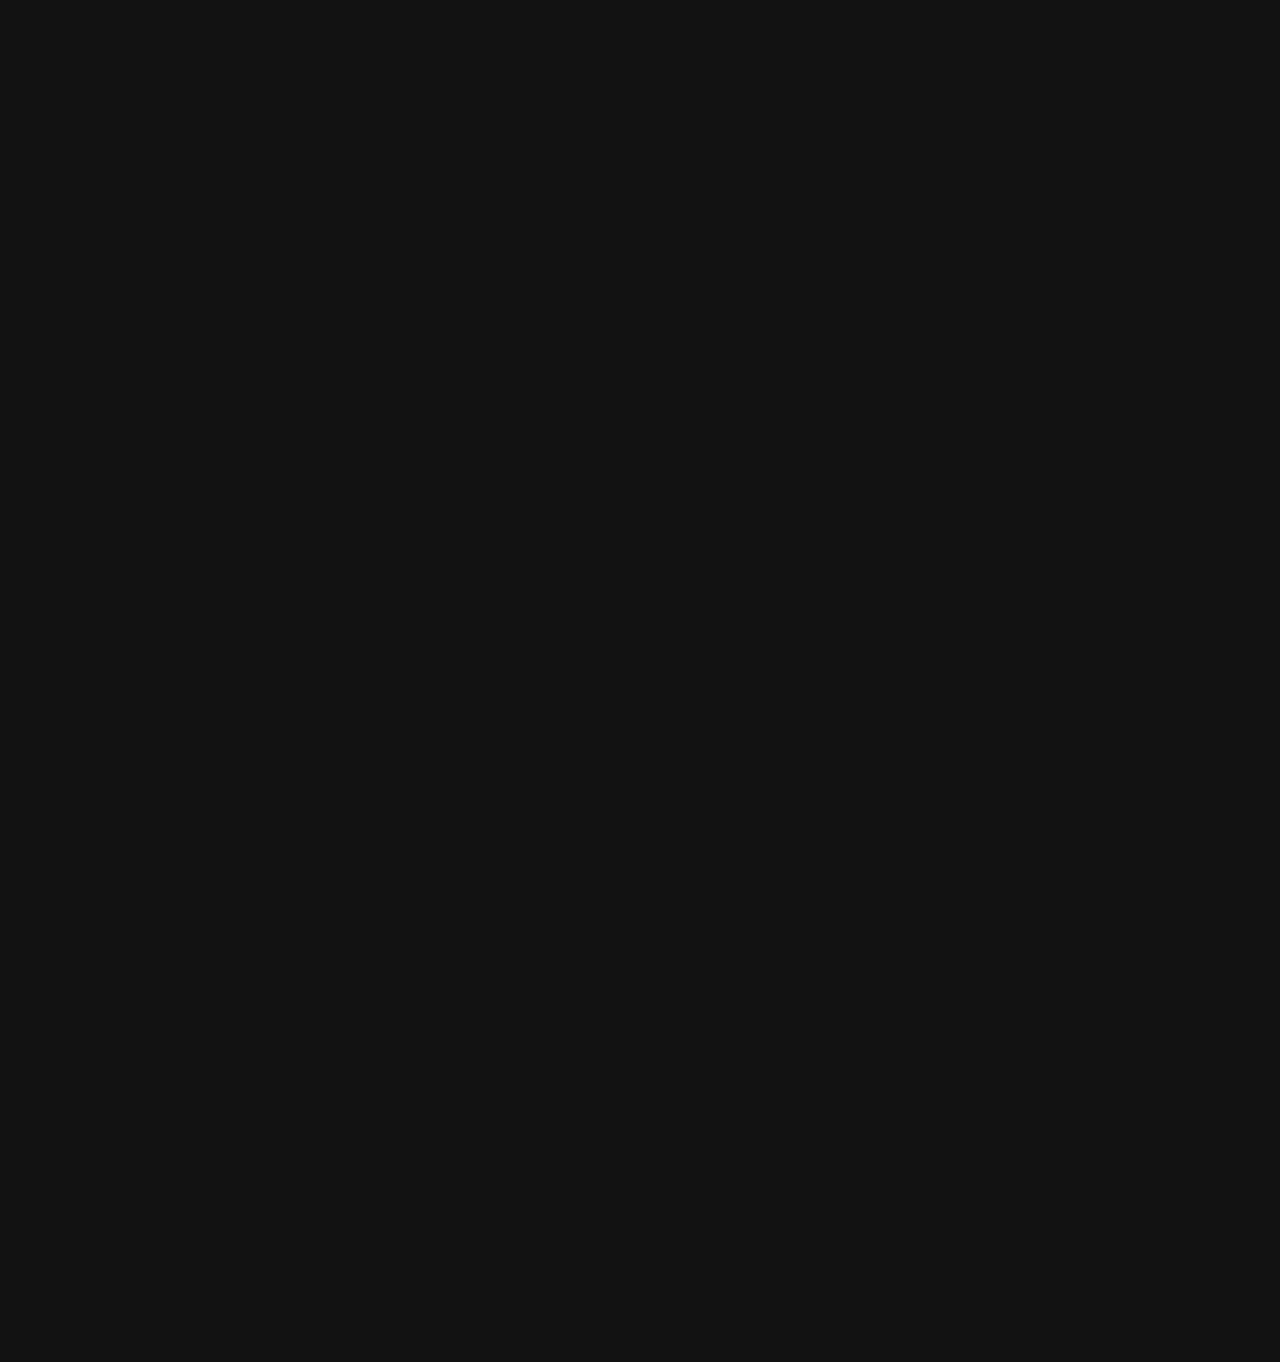
==== index.html @ 3346d965 "Feat: Overhaul portfolio with modern multi-page design" ====
<!DOCTYPE html>
<html lang="en">
<head>
    <meta charset="UTF-8"> 
    <meta name="viewport" content="width=device-width, initial-scale=1.0">
    <title>Ayush Babaria | Cybersecurity & Development</title>
    <link href="https://fonts.googleapis.com/css2?family=Inter:wght@100..900&display=swap" rel="stylesheet">
    <link href="style.css" rel="stylesheet">
    <script src="https://unpkg.com/lucide@latest"></script>
</head>
<body class="fade-out"> <!-- Start faded out for smooth fade-in -->

<header>
    <nav>
        <a href="index.html" class="logo">Ayush B.</a>
        <ul>
            <li><a href="index.html" class="active">Home</a></li>
            <li><a href="projects.html">Projects</a></li>
            <li><a href="about.html">About & Resume</a></li>
            <li><a href="contact.html">Contact</a></li>
        </ul>
    </nav>
</header>

<main>
    <section class="hero">
        <h1 class="hero-title">AYUSH BABARIA</h1>
        <p class="hero-subtitle">A third-year Computer Science student with hands-on SOC lab experience in alert triage, incident documentation, and building secure applications with Python and Flask.</p>
        <div class="cta-buttons">
            <a href="projects.html" class="btn">View My Projects <svg xmlns="http://www.w3.org/2000/svg" class="icon icon-tabler icon-tabler-arrow-right" width="20" height="20" viewBox="0 0 24 24" stroke-width="2" stroke="#fff" fill="none" stroke-linecap="round" stroke-linejoin="round">
  <path stroke="none" d="M0 0h24v24H0z" fill="none"/>
  <line x1="5" y1="12" x2="19" y2="12" />
  <line x1="13" y1="18" x2="19" y2="12" />
  <line x1="13" y1="6" x2="19" y2="12" />
</svg></a>
            <a href="about.html" class="btn btn-secondary">More About Me</a>
        </div>

        <div class="project-preview">
            <div class="project-card" tabindex="0">
                <h3 class="project-title">SOC Alert Triage & Playbooks</h3>
                <p class="project-desc">Reduced false positives by 28% and cut triage time from 6.5 to 3.8 minutes using Python scripts and standardized playbooks.</p>
                <a href="projects.html#soc-triage" class="project-link">Learn More →</a>
            </div>
            <div class="project-card" tabindex="0">
                <h3 class="project-title">Phishing Simulation & Takedown</h3>
                <p class="project-desc">Improved phishing report rate from 22% to 46% through iterative training and a standardized 10-step takedown checklist.</p>
                <a href="projects.html#phishing-sim" class="project-link">Learn More →</a>
            </div>
            <div class="project-card" tabindex="0">
                <h3 class="project-title">Endpoint Hardening Tracker</h3>
                <p class="project-desc">Built a Flask and SQLite tool to monitor CIS-style compliance, raising baseline security from 62% to 88% in a lab environment.</p>
                <a href="projects.html#hardening-tracker" class="project-link">Learn More →</a>
            </div>
        </div>
    </section>
</main>

<footer>
    <p>&copy; <script>document.write(new Date().getFullYear())</script> Ayush Babaria. Built with custom CSS.</p>
</footer>

<script>
    // Initialize Lucide Icons first
    lucide.createIcons();

    // --- Page Transition Script ---
    
    // Fade IN the page on load
    document.addEventListener('DOMContentLoaded', () => {
        document.body.classList.remove('fade-out');
    });

    // Intercept all internal link clicks to fade OUT
    document.querySelectorAll('a').forEach(link => {
        if (link.hostname === window.location.hostname) {
            link.addEventListener('click', e => {
                // Ignore links that just scroll on the same page
                if (link.pathname === window.location.pathname && link.hash) {
                    return;
                }
                
                e.preventDefault();
                const destination = link.href;
                document.body.classList.add('fade-out');
                setTimeout(() => {
                    window.location.href = destination;
                }, 400); // This duration must match your CSS transition time
            });
        }
    });

    // Handle browser back/forward buttons to prevent page from staying faded out
    window.addEventListener('pageshow', (event) => {
        if (event.persisted) { // 'persisted' is true if page is from back/forward cache
            document.body.classList.remove('fade-out');
        }
    });
</script>

</body>
</html>
---- style.css ----
/* Base styling for dark theme shared across all pages */
body {
    font-family: 'Inter', sans-serif;
    background-color: #121212;
    color: #E0E0E0;
    margin: 0;
    scroll-behavior: smooth;
    /* Added for smooth transitions */
    opacity: 1;
    transition: opacity 0.4s ease-in-out;
}
/* This class will be added by JavaScript to trigger the fade-out */
body.fade-out {
    opacity: 0;
}

header {
    position: fixed;
    top: 0;
    left: 0;
    width: 100%;
    background-color: rgba(18, 18, 18, 0.95);
    backdrop-filter: blur(8px);
    border-bottom: 1px solid #222;
    z-index: 1000;
}
nav {
    max-width: 1120px;
    margin: 0 auto;
    padding: 1rem 2rem;
    display: flex;
    justify-content: space-between;
    align-items: center;
}
nav a.logo {
    font-weight: 900;
    font-size: 1.5rem;
    background-image: linear-gradient(45deg, #a78bfa, #38bdf8);
    -webkit-background-clip: text;
    color: transparent;
    text-decoration: none;
}
nav ul {
    display: flex;
    list-style: none;
    gap: 1.5rem;
    padding: 0;
    margin: 0;
}
nav ul li a {
    color: #bbb;
    text-decoration: none;
    font-weight: 600;
    transition: color 0.3s ease;
}
nav ul li a:hover,
nav ul li a.active {
    color: #a78bfa;
}
main {
    padding-top: 64px;
    max-width: 960px;
    margin: 4rem auto 6rem auto;
    padding-left: 1rem;
    padding-right: 1rem;
    display: flex;
    flex-direction: column;
    gap: 3rem; 
    box-sizing: border-box;
}
.page-title {
    text-align: center;
    color: #a78bfa;
    font-weight: 900;
    font-size: 2.75rem;
    letter-spacing: 0.03em;
    margin-bottom: 3rem;
}
.hero {
    text-align: center;
    padding: 6rem 1rem 4rem 1rem;
    max-width: 720px;
    margin-left: auto;
    margin-right: auto;
}
.hero-title {
    font-size: 3.25rem;
    font-weight: 900;
    background: linear-gradient(45deg, #a78bfa, #38bdf8, #a78bfa);
    -webkit-background-clip: text;
    color: transparent;
    animation: gradient-shift 12s ease infinite;
    background-size: 200% 200%;
    margin: 0;
    line-height: 1.1;
}
@keyframes gradient-shift {
    0% { background-position: 0% 50%; }
    50% { background-position: 100% 50%; }
    100% { background-position: 0% 50%; }
}
.hero-subtitle {
    color: #999;
    font-weight: 500;
    max-width: 600px;
    margin: 1rem auto 3rem auto;
    font-size: 1.125rem;
    line-height: 1.5;
}
.cta-buttons {
    display: flex;
    justify-content: center;
    gap: 1rem;
    flex-wrap: wrap;
    margin-bottom: 3rem;
}
.btn {
    background-color: #8b5cf6;
    border: none;
    color: white;
    padding: 0.75rem 1.5rem;
    font-weight: 700;
    font-size: 1rem;
    border-radius: 0.5rem;
    cursor: pointer;
    transition: background-color 0.3s ease, transform 0.2s ease;
    display: inline-flex;
    align-items: center;
    gap: 0.5rem;
    text-decoration: none;
    user-select: none;
}
.btn:hover,
.btn:focus {
    background-color: #7c3aed;
    transform: translateY(-3px);
    outline: none;
}
.btn-secondary {
    background-color: transparent;
    color: #a78bfa;
    border: 2px solid #a78bfa;
}
.btn-secondary:hover,
.btn-secondary:focus {
    background-color: #a78bfa;
    color: #121212;
}
.project-preview {
    margin-top: 3rem;
    display: grid;
    grid-template-columns: repeat(auto-fit, minmax(280px, 1fr));
    gap: 1.5rem;
}
.project-card {
    background-color: #1e1e2f;
    border: 1px solid #332f50;
    border-radius: 0.75rem;
    padding: 1.5rem;
    transition: transform 0.3s ease, border-color 0.3s ease;
    cursor: pointer;
}
.project-card:hover {
    transform: translateY(-8px);
    border-color: #a78bfa;
}
.projects-section {
    max-width: 960px;
    margin: 5rem auto 6rem auto;
    padding: 1rem;
    display: flex;
    flex-direction: column;
    gap: 2.5rem;
}
.project-article {
    background: linear-gradient(145deg, #1f1f33, #181824);
    border-radius: 1rem;
    padding: 2rem;
    box-shadow: 0 4px 8px rgba(40, 30, 110, 0.5);
    border: 1px solid #3a3761;
    transition: transform 0.3s ease, box-shadow 0.3s ease;
}
.project-article:hover {
    transform: translateY(-6px);
    box-shadow: 0 10px 20px rgba(167, 139, 250, 0.7);
    border-color: #a78bfa;
}
.project-title {
    margin-top: 0;
    color: #c4b5fd;
    font-size: 1.75rem;
    font-weight: 800;
    letter-spacing: 0.02em;
    margin-bottom: 0.5rem;
}
.project-desc {
    color: #d1d5db;
    font-size: 1rem;
    line-height: 1.6;
    margin-bottom: 1rem;
}
.project-list {
    margin-left: 1.2rem;
    margin-bottom: 1rem;
    color: #cbd5e1;
    font-size: 0.95rem;
}
.project-list li {
    margin-bottom: 0.4rem;
}
.technologies {
    font-weight: 700;
    color: #a78bfa;
    font-size: 0.95rem;
    font-family: monospace;
}
footer {
    text-align: center;
    padding: 2rem 1rem;
    border-top: 1px solid #222;
    color: #666;
    font-size: 0.9rem;
}
@media (max-width: 768px) {
    main {
        max-width: 90%;
        margin: 3rem auto 5rem auto;
        padding-left: 0.5rem;
        padding-right: 0.5rem;
    }
    .hero-title, .page-title {
        font-size: 2.5rem;
    }
    .hero-subtitle {
        font-size: 1rem;
        max-width: 95%;
        margin-bottom: 2rem;
    }
}
@media (max-width: 480px) {
    .hero-title, .page-title {
        font-size: 2rem;
    }
    .btn {
        font-size: 0.9rem;
        padding: 0.6rem 1rem;
    }
    .project-preview {
        grid-template-columns: 1fr;
        gap: 1rem;
    }
}

.about-section {
    max-width: 800px;
    margin: 5rem auto 6rem auto;
    padding: 2rem;
    background: linear-gradient(135deg, #1f1f33, #181824);
    border-radius: 1rem;
    box-shadow: 0 6px 20px rgba(167, 139, 250, 0.5);
    color: #cbd5e1;
    font-size: 1.1rem;
    line-height: 1.7;
}

.about-section h1, .about-section h2 {
    color: #a78bfa;
    font-weight: 900;
    letter-spacing: 0.03em;
}

.about-section h1 {
    font-size: 2.8rem;
    margin-bottom: 1.5rem;
}

.about-section h2 {
    font-size: 1.8rem;
    margin-top: 3rem;
    margin-bottom: 1rem;
}

.about-section p {
    margin-bottom: 1rem;
    font-weight: 500;
    color: #e0e0e0;
}

.about-card {
    background: #2d2c41;
    box-shadow: 0 2px 8px rgba(167, 139, 250, 0.4);
    border-radius: 12px;
    padding: 1.5rem 1.8rem;
    margin-bottom: 1rem;
    transition: transform 0.2s ease, box-shadow 0.2s ease;
}

.about-card:hover {
    transform: translateY(-5px);
    box-shadow: 0 6px 20px rgba(167, 139, 250, 0.8);
}

.about-card h3 {
    color: #c4b5fd;
    font-weight: 700;
    font-size: 1.3rem;
    margin-bottom: 0.8rem;
}

.about-card p {
    color: #d1d5db;
    font-weight: 400;
}

.contact-hero {
  max-width: 600px;
  margin: 5rem auto 6rem auto;
  text-align: center;
  background: linear-gradient(135deg, #1f1f33, #181824);
  border-radius: 1rem;
  box-shadow: 0 6px 20px rgba(167, 139, 250, 0.5);
  padding: 2rem;
  color: #cbd5e1;
}
.contact-email {
  font-size: 1.25rem;
  font-weight: 700;
  color: #a78bfa;
  text-decoration: none;
  display: inline-block;
  margin-bottom: 1rem;
  transition: transform 0.2s ease;
}
.contact-email:hover {
    transform: scale(1.05);
}
.contact-socials {
  display: flex;
  justify-content: center;
  gap: 2rem;
  margin-top: 1rem;
}
.contact-socials a {
  color: #bbb;
  transition: color 0.3s ease, transform 0.2s ease;
}
.contact-socials a:hover {
  color: #a78bfa;
  transform: translateY(-4px);
}
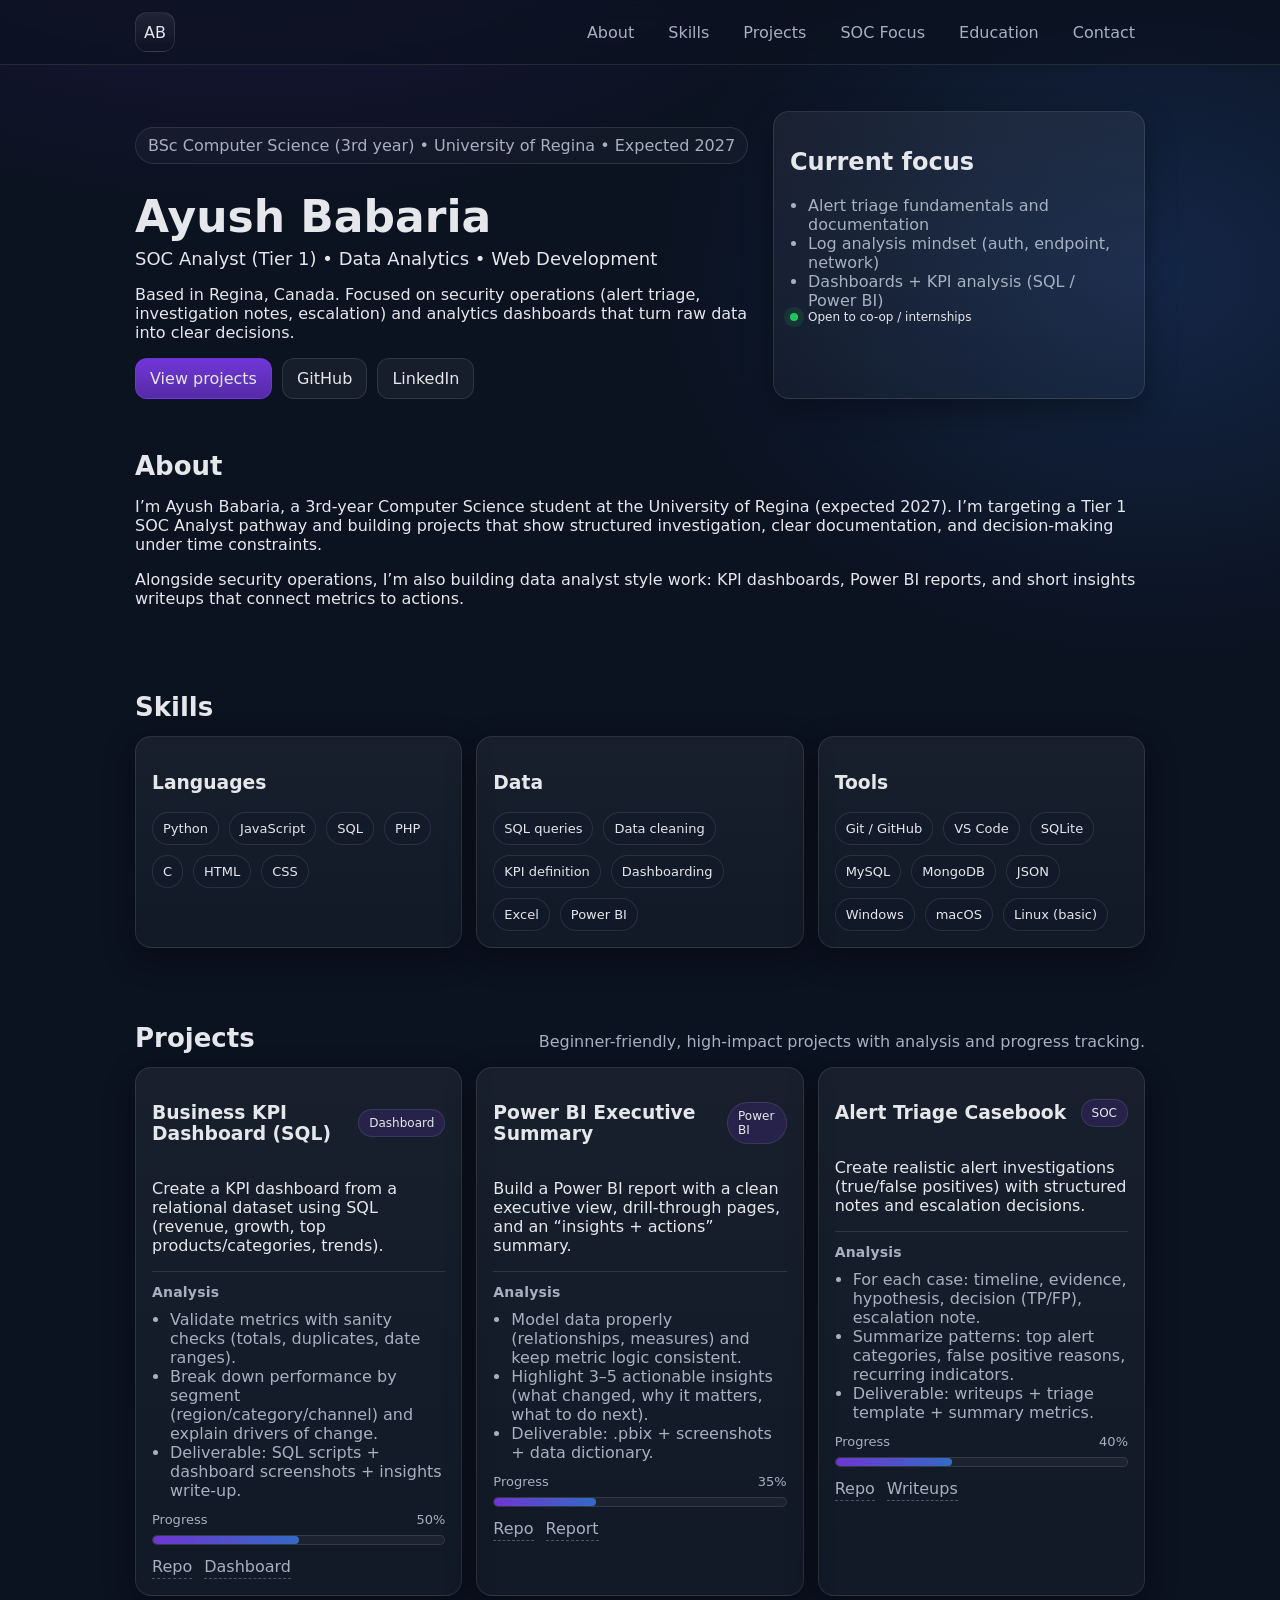
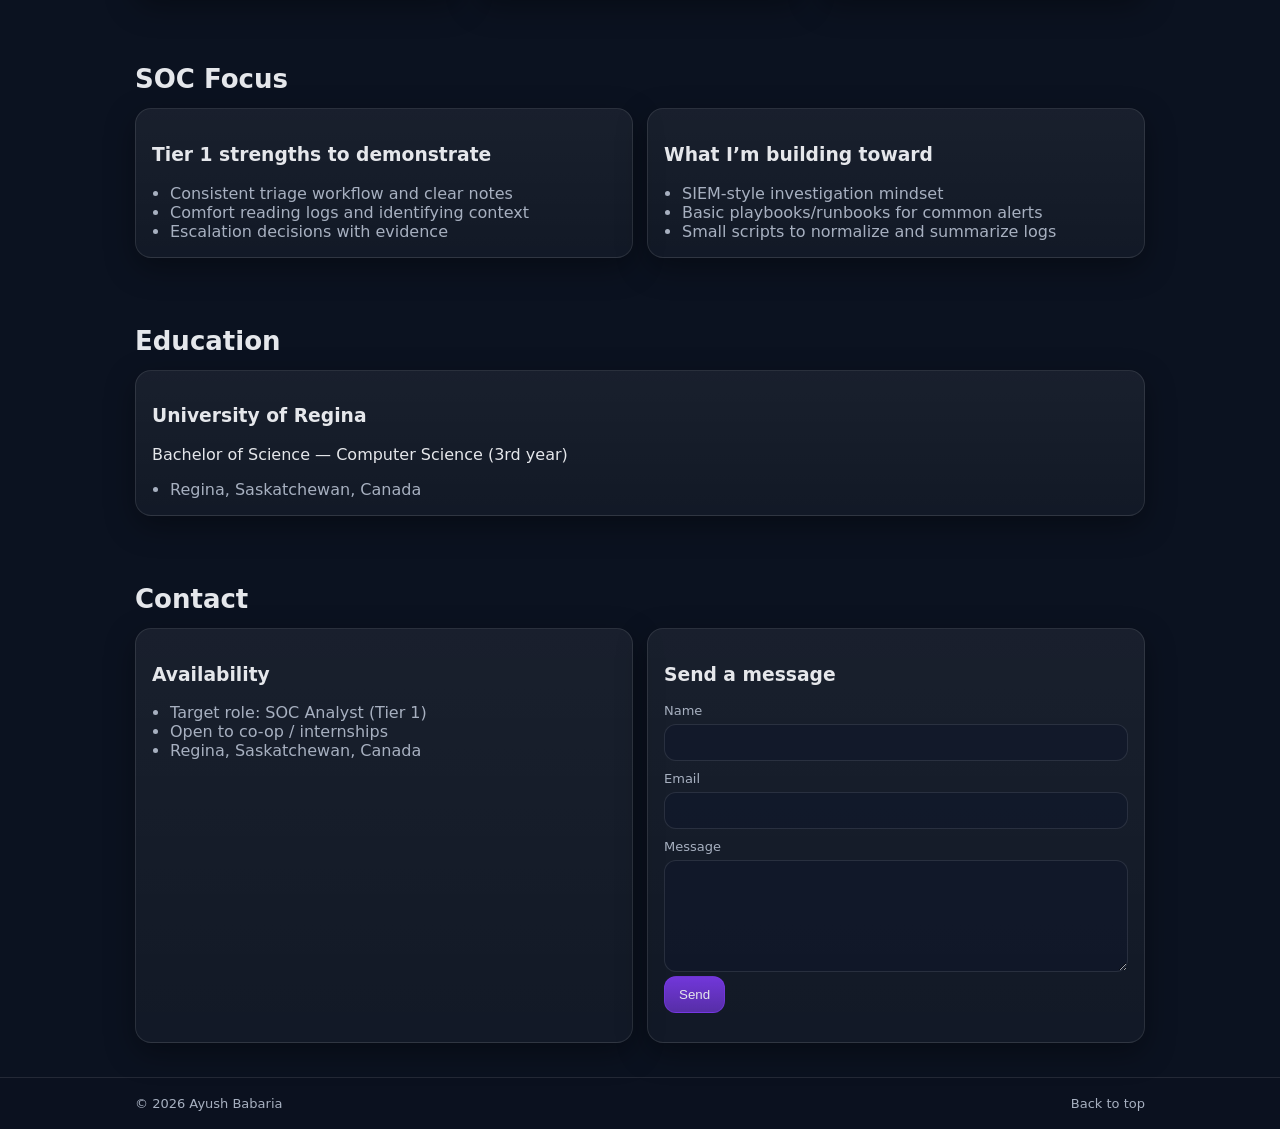
==== commit c44ebf4d: "Initial portfolio commit" ====
--- a/index.html
+++ b/index.html
@@ -1,102 +1,329 @@
-<!DOCTYPE html>
+<!doctype html>
 <html lang="en">
 <head>
-    <meta charset="UTF-8"> 
-    <meta name="viewport" content="width=device-width, initial-scale=1.0">
-    <title>Ayush Babaria | Cybersecurity & Development</title>
-    <link href="https://fonts.googleapis.com/css2?family=Inter:wght@100..900&display=swap" rel="stylesheet">
-    <link href="style.css" rel="stylesheet">
-    <script src="https://unpkg.com/lucide@latest"></script>
+  <meta charset="utf-8" />
+  <meta name="viewport" content="width=device-width, initial-scale=1" />
+  <title>Ayush Babaria | SOC Analyst</title>
+  <meta name="description" content="Ayush Babaria — BSc Computer Science student at the University of Regina. SOC Analyst (Tier 1 focus), Data Analytics, and Web Development." />
+  <link rel="stylesheet" href="styles.css" />
 </head>
-<body class="fade-out"> <!-- Start faded out for smooth fade-in -->
-
-<header>
-    <nav>
-        <a href="index.html" class="logo">Ayush B.</a>
-        <ul>
-            <li><a href="index.html" class="active">Home</a></li>
-            <li><a href="projects.html">Projects</a></li>
-            <li><a href="about.html">About & Resume</a></li>
-            <li><a href="contact.html">Contact</a></li>
-        </ul>
+
+<body>
+  <div id="top"></div>
+  <a class="skip-link" href="#main">Skip to content</a>
+
+  <header class="site-header">
+    <nav class="nav">
+      <a class="brand" href="#top" aria-label="Back to top">AB</a>
+
+      <button class="nav-toggle" id="navToggle" aria-expanded="false" aria-controls="navLinks">
+        Menu
+      </button>
+
+      <div class="nav-links" id="navLinks">
+        <a href="#about">About</a>
+        <a href="#skills">Skills</a>
+        <a href="#projects">Projects</a>
+        <a href="#soc">SOC Focus</a>
+        <a href="#education">Education</a>
+        <a href="#contact">Contact</a>
+      </div>
     </nav>
-</header>
-
-<main>
+  </header>
+
+  <main id="main">
     <section class="hero">
-        <h1 class="hero-title">AYUSH BABARIA</h1>
-        <p class="hero-subtitle">A third-year Computer Science student with hands-on SOC lab experience in alert triage, incident documentation, and building secure applications with Python and Flask.</p>
-        <div class="cta-buttons">
-            <a href="projects.html" class="btn">View My Projects <svg xmlns="http://www.w3.org/2000/svg" class="icon icon-tabler icon-tabler-arrow-right" width="20" height="20" viewBox="0 0 24 24" stroke-width="2" stroke="#fff" fill="none" stroke-linecap="round" stroke-linejoin="round">
-  <path stroke="none" d="M0 0h24v24H0z" fill="none"/>
-  <line x1="5" y1="12" x2="19" y2="12" />
-  <line x1="13" y1="18" x2="19" y2="12" />
-  <line x1="13" y1="6" x2="19" y2="12" />
-</svg></a>
-            <a href="about.html" class="btn btn-secondary">More About Me</a>
-        </div>
-
-        <div class="project-preview">
-            <div class="project-card" tabindex="0">
-                <h3 class="project-title">SOC Alert Triage & Playbooks</h3>
-                <p class="project-desc">Reduced false positives by 28% and cut triage time from 6.5 to 3.8 minutes using Python scripts and standardized playbooks.</p>
-                <a href="projects.html#soc-triage" class="project-link">Learn More →</a>
-            </div>
-            <div class="project-card" tabindex="0">
-                <h3 class="project-title">Phishing Simulation & Takedown</h3>
-                <p class="project-desc">Improved phishing report rate from 22% to 46% through iterative training and a standardized 10-step takedown checklist.</p>
-                <a href="projects.html#phishing-sim" class="project-link">Learn More →</a>
-            </div>
-            <div class="project-card" tabindex="0">
-                <h3 class="project-title">Endpoint Hardening Tracker</h3>
-                <p class="project-desc">Built a Flask and SQLite tool to monitor CIS-style compliance, raising baseline security from 62% to 88% in a lab environment.</p>
-                <a href="projects.html#hardening-tracker" class="project-link">Learn More →</a>
-            </div>
-        </div>
-    </section>
-</main>
-
-<footer>
-    <p>&copy; <script>document.write(new Date().getFullYear())</script> Ayush Babaria. Built with custom CSS.</p>
-</footer>
-
-<script>
-    // Initialize Lucide Icons first
-    lucide.createIcons();
-
-    // --- Page Transition Script ---
-    
-    // Fade IN the page on load
-    document.addEventListener('DOMContentLoaded', () => {
-        document.body.classList.remove('fade-out');
-    });
-
-    // Intercept all internal link clicks to fade OUT
-    document.querySelectorAll('a').forEach(link => {
-        if (link.hostname === window.location.hostname) {
-            link.addEventListener('click', e => {
-                // Ignore links that just scroll on the same page
-                if (link.pathname === window.location.pathname && link.hash) {
-                    return;
-                }
-                
-                e.preventDefault();
-                const destination = link.href;
-                document.body.classList.add('fade-out');
-                setTimeout(() => {
-                    window.location.href = destination;
-                }, 400); // This duration must match your CSS transition time
-            });
-        }
-    });
-
-    // Handle browser back/forward buttons to prevent page from staying faded out
-    window.addEventListener('pageshow', (event) => {
-        if (event.persisted) { // 'persisted' is true if page is from back/forward cache
-            document.body.classList.remove('fade-out');
-        }
-    });
-</script>
-
+      <div class="container hero-grid">
+        <div>
+          <p class="pill">BSc Computer Science (3rd year) • University of Regina • Expected 2027</p>
+          <h1>Ayush Babaria</h1>
+          <p class="subtitle">SOC Analyst (Tier 1) • Data Analytics • Web Development</p>
+
+          <p class="lead">
+            Based in Regina, Canada. Focused on security operations (alert triage, investigation notes, escalation)
+            and analytics dashboards that turn raw data into clear decisions.
+          </p>
+
+          <div class="cta-row">
+            <a class="btn primary" href="#projects">View projects</a>
+            <a class="btn" href="https://github.com/A-y-u-01" target="_blank" rel="noreferrer">GitHub</a>
+            <a class="btn" href="https://www.linkedin.com/in/ayush-babaria-3184a828a/" target="_blank" rel="noreferrer">LinkedIn</a>
+          </div>
+        </div>
+
+        <div class="card">
+          <h2 class="card-title">Current focus</h2>
+          <ul class="checklist">
+            <li>Alert triage fundamentals and documentation</li>
+            <li>Log analysis mindset (auth, endpoint, network)</li>
+            <li>Dashboards + KPI analysis (SQL / Power BI)</li>
+          </ul>
+          <div class="tiny">
+            <span class="dot"></span> Open to co-op / internships
+          </div>
+        </div>
+      </div>
+    </section>
+
+    <section class="section" id="about">
+      <div class="container">
+        <h2>About</h2>
+        <p>
+          I’m Ayush Babaria, a 3rd-year Computer Science student at the University of Regina (expected 2027).
+          I’m targeting a Tier 1 SOC Analyst pathway and building projects that show structured investigation,
+          clear documentation, and decision-making under time constraints.
+        </p>
+        <p>
+          Alongside security operations, I’m also building data analyst style work: KPI dashboards, Power BI reports,
+          and short insights writeups that connect metrics to actions.
+        </p>
+      </div>
+    </section>
+
+    <section class="section" id="skills">
+      <div class="container">
+        <h2>Skills</h2>
+
+        <div class="grid-3">
+          <div class="card">
+            <h3>Languages</h3>
+            <ul class="tags">
+              <li>Python</li><li>JavaScript</li><li>SQL</li><li>PHP</li><li>C</li><li>HTML</li><li>CSS</li>
+            </ul>
+          </div>
+
+          <div class="card">
+            <h3>Data</h3>
+            <ul class="tags">
+              <li>SQL queries</li><li>Data cleaning</li><li>KPI definition</li><li>Dashboarding</li><li>Excel</li><li>Power BI</li>
+            </ul>
+          </div>
+
+          <div class="card">
+            <h3>Tools</h3>
+            <ul class="tags">
+              <li>Git / GitHub</li><li>VS Code</li><li>SQLite</li><li>MySQL</li><li>MongoDB</li><li>JSON</li>
+              <li>Windows</li><li>macOS</li><li>Linux (basic)</li>
+            </ul>
+          </div>
+        </div>
+      </div>
+    </section>
+
+    <!-- Projects: 2 Data Analyst + 1 SOC Analyst -->
+    <section class="section" id="projects">
+      <div class="container">
+        <div class="section-head">
+          <h2>Projects</h2>
+          <p class="subtle">Beginner-friendly, high-impact projects with analysis and progress tracking.</p>
+        </div>
+
+        <div class="grid-3">
+          <!-- Project 1 -->
+          <article class="card project">
+            <div class="project-top">
+              <h3>Business KPI Dashboard (SQL)</h3>
+              <span class="badge">Dashboard</span>
+            </div>
+
+            <p>
+              Create a KPI dashboard from a relational dataset using SQL (revenue, growth, top products/categories, trends).
+            </p>
+
+            <div class="analysis">
+              <h4>Analysis</h4>
+              <ul class="mini-list">
+                <li>Validate metrics with sanity checks (totals, duplicates, date ranges).</li>
+                <li>Break down performance by segment (region/category/channel) and explain drivers of change.</li>
+                <li>Deliverable: SQL scripts + dashboard screenshots + insights write-up.</li>
+              </ul>
+
+              <div class="progress-wrap">
+                <div class="progress-head">
+                  <span>Progress</span>
+                  <span>50%</span>
+                </div>
+                <div class="progress" role="progressbar" aria-label="Business KPI Dashboard progress"
+                     aria-valuemin="0" aria-valuemax="100" aria-valuenow="50">
+                  <div class="progress-fill" style="width:50%"></div>
+                </div>
+              </div>
+            </div>
+
+            <div class="project-links">
+              <a href="#" class="link" aria-disabled="true">Repo</a>
+              <a href="#" class="link" aria-disabled="true">Dashboard</a>
+            </div>
+          </article>
+
+          <!-- Project 2 -->
+          <article class="card project">
+            <div class="project-top">
+              <h3>Power BI Executive Summary</h3>
+              <span class="badge">Power BI</span>
+            </div>
+
+            <p>
+              Build a Power BI report with a clean executive view, drill-through pages, and an “insights + actions” summary.
+            </p>
+
+            <div class="analysis">
+              <h4>Analysis</h4>
+              <ul class="mini-list">
+                <li>Model data properly (relationships, measures) and keep metric logic consistent.</li>
+                <li>Highlight 3–5 actionable insights (what changed, why it matters, what to do next).</li>
+                <li>Deliverable: .pbix + screenshots + data dictionary.</li>
+              </ul>
+
+              <div class="progress-wrap">
+                <div class="progress-head">
+                  <span>Progress</span>
+                  <span>35%</span>
+                </div>
+                <div class="progress" role="progressbar" aria-label="Power BI Executive Summary progress"
+                     aria-valuemin="0" aria-valuemax="100" aria-valuenow="35">
+                  <div class="progress-fill" style="width:35%"></div>
+                </div>
+              </div>
+            </div>
+
+            <div class="project-links">
+              <a href="#" class="link" aria-disabled="true">Repo</a>
+              <a href="#" class="link" aria-disabled="true">Report</a>
+            </div>
+          </article>
+
+          <!-- Project 3 -->
+          <article class="card project">
+            <div class="project-top">
+              <h3>Alert Triage Casebook</h3>
+              <span class="badge">SOC</span>
+            </div>
+
+            <p>
+              Create realistic alert investigations (true/false positives) with structured notes and escalation decisions.
+            </p>
+
+            <div class="analysis">
+              <h4>Analysis</h4>
+              <ul class="mini-list">
+                <li>For each case: timeline, evidence, hypothesis, decision (TP/FP), escalation note.</li>
+                <li>Summarize patterns: top alert categories, false positive reasons, recurring indicators.</li>
+                <li>Deliverable: writeups + triage template + summary metrics.</li>
+              </ul>
+
+              <div class="progress-wrap">
+                <div class="progress-head">
+                  <span>Progress</span>
+                  <span>40%</span>
+                </div>
+                <div class="progress" role="progressbar" aria-label="Alert Triage Casebook progress"
+                     aria-valuemin="0" aria-valuemax="100" aria-valuenow="40">
+                  <div class="progress-fill" style="width:40%"></div>
+                </div>
+              </div>
+            </div>
+
+            <div class="project-links">
+              <a href="#" class="link" aria-disabled="true">Repo</a>
+              <a href="#" class="link" aria-disabled="true">Writeups</a>
+            </div>
+          </article>
+        </div>
+      </div>
+    </section>
+
+    <section class="section" id="soc">
+      <div class="container">
+        <h2>SOC Focus</h2>
+        <div class="grid-2">
+          <div class="card">
+            <h3>Tier 1 strengths to demonstrate</h3>
+            <ul class="mini-list">
+              <li>Consistent triage workflow and clear notes</li>
+              <li>Comfort reading logs and identifying context</li>
+              <li>Escalation decisions with evidence</li>
+            </ul>
+          </div>
+
+          <div class="card">
+            <h3>What I’m building toward</h3>
+            <ul class="mini-list">
+              <li>SIEM-style investigation mindset</li>
+              <li>Basic playbooks/runbooks for common alerts</li>
+              <li>Small scripts to normalize and summarize logs</li>
+            </ul>
+          </div>
+        </div>
+      </div>
+    </section>
+
+    <section class="section" id="education">
+      <div class="container">
+        <h2>Education</h2>
+        <div class="card">
+          <h3>University of Regina</h3>
+          <p>Bachelor of Science — Computer Science (3rd year)</p>
+          <ul class="mini-list">
+            <li>Regina, Saskatchewan, Canada</li>
+            <liExpected graduation: 2027</li>
+          </ul>
+        </div>
+      </div>
+    </section>
+
+    <section class="section" id="contact">
+      <div class="container">
+        <h2>Contact</h2>
+
+        <div class="grid-2">
+          <div class="card">
+            <h3>Availability</h3>
+            <ul class="mini-list">
+              <li>Target role: SOC Analyst (Tier 1)</li>
+              <li>Open to co-op / internships</li>
+              <li>Regina, Saskatchewan, Canada</li>
+            </ul>
+          </div>
+
+          <!-- AJAX Formspree form (no redirect) -->
+          <form class="card" id="contactForm" action="https://formspree.io/f/mykgkend" method="POST">
+            <h3>Send a message</h3>
+
+            <div id="formFields">
+              <label for="contact-name">Name</label>
+              <input id="contact-name" name="name" type="text" autocomplete="name" required />
+
+              <label for="contact-email">Email</label>
+              <input id="contact-email" name="email" type="email" autocomplete="email" required />
+
+              <label for="contact-message">Message</label>
+              <textarea id="contact-message" name="message" rows="6" required></textarea>
+
+              <input type="hidden" name="_subject" value="Portfolio message — Ayush Babaria" />
+
+              <button class="btn primary" id="sendBtn" type="submit">Send</button>
+              <p class="small-note" id="formStatus" aria-live="polite"></p>
+            </div>
+
+            <div id="formSuccess" class="success" hidden>
+              <div class="success-mark" aria-hidden="true">✓</div>
+              <h3 class="success-title">Message sent</h3>
+              <button class="btn" id="sendAnotherBtn" type="button">Send another message</button>
+            </div>
+          </form>
+        </div>
+      </div>
+    </section>
+  </main>
+
+  <footer class="footer">
+    <div class="container footer-row">
+      <span class="small-note">© <span id="year"></span> Ayush Babaria</span>
+      <a class="small-note" href="#top">Back to top</a>
+    </div>
+  </footer>
+
+  <script src="script.js"></script>
 </body>
 </html>
--- a/styles.css
+++ b/styles.css
@@ -0,0 +1,415 @@
+:root {
+  --bg: #0b1220;
+  --text: #e5e7eb;
+  --subtle: #a7b0c0;
+  --accent: #7c3aed;
+  --border: rgba(255, 255, 255, 0.1);
+  --shadow: 0 10px 30px rgba(0, 0, 0, 0.35);
+  --radius: 16px;
+  --container: 1050px;
+}
+
+* {
+  box-sizing: border-box;
+}
+html {
+  scroll-behavior: smooth;
+}
+body {
+  margin: 0;
+  font-family: ui-sans-serif, system-ui, -apple-system, Segoe UI, Roboto, Arial;
+  background: radial-gradient(
+      1200px 800px at 20% -10%,
+      rgba(124, 58, 237, 0.22),
+      transparent 60%
+    ),
+    radial-gradient(
+      900px 700px at 90% 10%,
+      rgba(59, 130, 246, 0.18),
+      transparent 55%
+    ),
+    var(--bg);
+  color: var(--text);
+}
+
+a {
+  color: inherit;
+  text-decoration: none;
+}
+.container {
+  max-width: var(--container);
+  margin: 0 auto;
+  padding: 0 20px;
+}
+
+.skip-link {
+  position: absolute;
+  left: -999px;
+  top: auto;
+  width: 1px;
+  height: 1px;
+  overflow: hidden;
+}
+.skip-link:focus {
+  left: 16px;
+  top: 16px;
+  width: auto;
+  height: auto;
+  padding: 10px 12px;
+  background: #000;
+  border: 1px solid var(--border);
+  border-radius: 10px;
+  z-index: 9999;
+}
+
+.site-header {
+  position: sticky;
+  top: 0;
+  backdrop-filter: blur(10px);
+  background: rgba(11, 18, 32, 0.65);
+  border-bottom: 1px solid var(--border);
+  z-index: 50;
+}
+.nav {
+  max-width: var(--container);
+  margin: 0 auto;
+  padding: 12px 20px;
+  display: flex;
+  align-items: center;
+  justify-content: space-between;
+  gap: 14px;
+}
+.brand {
+  width: 40px;
+  height: 40px;
+  display: grid;
+  place-items: center;
+  border: 1px solid var(--border);
+  border-radius: 12px;
+  background: linear-gradient(180deg, rgba(255, 255, 255, 0.08), transparent);
+}
+.nav-toggle {
+  display: none;
+  border: 1px solid var(--border);
+  background: rgba(255, 255, 255, 0.04);
+  color: var(--text);
+  padding: 10px 12px;
+  border-radius: 12px;
+}
+.nav-links {
+  display: flex;
+  gap: 14px;
+  flex-wrap: wrap;
+}
+.nav-links a {
+  color: var(--subtle);
+  padding: 8px 10px;
+  border-radius: 10px;
+}
+.nav-links a:hover {
+  background: rgba(255, 255, 255, 0.05);
+  color: var(--text);
+}
+
+.hero {
+  padding: 46px 0 18px;
+}
+.hero-grid {
+  display: grid;
+  grid-template-columns: 1.25fr 0.75fr;
+  gap: 18px;
+  align-items: stretch;
+}
+.pill {
+  display: inline-block;
+  color: var(--subtle);
+  border: 1px solid var(--border);
+  padding: 8px 12px;
+  border-radius: 999px;
+  background: rgba(255, 255, 255, 0.03);
+}
+h1 {
+  margin: 14px 0 8px;
+  font-size: 44px;
+  line-height: 1.05;
+}
+.subtitle {
+  margin: 0 0 10px;
+  font-size: 18px;
+}
+.lead {
+  max-width: 62ch;
+}
+
+.section {
+  padding: 34px 0;
+}
+.section h2 {
+  margin: 0 0 14px;
+  font-size: 26px;
+}
+
+.section-head {
+  display: flex;
+  align-items: baseline;
+  justify-content: space-between;
+  gap: 12px;
+}
+.subtle {
+  color: var(--subtle);
+}
+
+.card {
+  border: 1px solid var(--border);
+  background: linear-gradient(
+    180deg,
+    rgba(255, 255, 255, 0.06),
+    rgba(255, 255, 255, 0.03)
+  );
+  border-radius: var(--radius);
+  padding: 16px;
+  box-shadow: var(--shadow);
+}
+
+.grid-3 {
+  display: grid;
+  grid-template-columns: repeat(3, 1fr);
+  gap: 14px;
+}
+.grid-2 {
+  display: grid;
+  grid-template-columns: repeat(2, 1fr);
+  gap: 14px;
+}
+
+.tags {
+  list-style: none;
+  padding: 0;
+  margin: 10px 0 0;
+  display: flex;
+  flex-wrap: wrap;
+  gap: 10px;
+}
+.tags li {
+  border: 1px solid var(--border);
+  padding: 8px 10px;
+  border-radius: 999px;
+  background: rgba(15, 23, 42, 0.35);
+  color: var(--text);
+  font-size: 13px;
+}
+
+.checklist {
+  margin: 12px 0 0;
+  padding-left: 18px;
+  color: var(--subtle);
+}
+.mini-list {
+  margin: 10px 0 0;
+  padding-left: 18px;
+  color: var(--subtle);
+}
+
+.badge {
+  font-size: 12px;
+  border: 1px solid var(--border);
+  padding: 6px 10px;
+  border-radius: 999px;
+  background: rgba(124, 58, 237, 0.15);
+}
+
+.project-top {
+  display: flex;
+  align-items: center;
+  justify-content: space-between;
+  gap: 10px;
+}
+.project-links {
+  display: flex;
+  gap: 12px;
+  margin-top: 12px;
+}
+.link {
+  color: var(--subtle);
+  border-bottom: 1px dashed rgba(255, 255, 255, 0.25);
+  padding-bottom: 2px;
+}
+.link:hover {
+  color: var(--text);
+}
+
+.analysis {
+  margin-top: 12px;
+  border-top: 1px solid var(--border);
+  padding-top: 12px;
+}
+.analysis h4 {
+  margin: 0 0 8px;
+  font-size: 14px;
+  letter-spacing: 0.2px;
+  color: var(--subtle);
+}
+
+.progress-wrap {
+  margin-top: 12px;
+}
+.progress-head {
+  display: flex;
+  justify-content: space-between;
+  align-items: center;
+  color: var(--subtle);
+  font-size: 13px;
+  margin-bottom: 8px;
+}
+.progress {
+  width: 100%;
+  height: 10px;
+  border-radius: 999px;
+  border: 1px solid var(--border);
+  background: rgba(255, 255, 255, 0.04);
+  overflow: hidden;
+}
+.progress-fill {
+  height: 100%;
+  border-radius: 999px;
+  background: linear-gradient(
+    90deg,
+    rgba(124, 58, 237, 0.85),
+    rgba(59, 130, 246, 0.75)
+  );
+}
+
+.btn {
+  display: inline-flex;
+  align-items: center;
+  justify-content: center;
+  gap: 10px;
+  padding: 10px 14px;
+  border-radius: 12px;
+  border: 1px solid var(--border);
+  background: rgba(255, 255, 255, 0.05);
+  color: var(--text);
+  cursor: pointer;
+}
+.btn:hover {
+  background: rgba(255, 255, 255, 0.08);
+}
+.btn.primary {
+  background: linear-gradient(
+    180deg,
+    rgba(124, 58, 237, 0.9),
+    rgba(124, 58, 237, 0.65)
+  );
+  border-color: rgba(124, 58, 237, 0.55);
+}
+
+.cta-row {
+  display: flex;
+  flex-wrap: wrap;
+  gap: 10px;
+  margin-top: 14px;
+}
+
+label {
+  display: block;
+  margin-top: 10px;
+  color: var(--subtle);
+  font-size: 13px;
+}
+input,
+textarea {
+  width: 100%;
+  margin-top: 6px;
+  padding: 10px 12px;
+  border-radius: 12px;
+  border: 1px solid var(--border);
+  background: rgba(15, 23, 42, 0.55);
+  color: var(--text);
+  outline: none;
+}
+input:focus,
+textarea:focus {
+  border-color: rgba(124, 58, 237, 0.65);
+  box-shadow: 0 0 0 4px rgba(124, 58, 237, 0.18);
+}
+
+.small-note {
+  font-size: 13px;
+  color: var(--subtle);
+}
+.tiny {
+  font-size: 12px;
+  color: var (--subtle);
+  display: flex;
+  align-items: center;
+  gap: 10px;
+}
+.dot {
+  width: 8px;
+  height: 8px;
+  background: #22c55e;
+  border-radius: 50%;
+  box-shadow: 0 0 0 6px rgba(34, 197, 94, 0.12);
+}
+
+.footer {
+  border-top: 1px solid var(--border);
+  padding: 18px 0;
+  background: rgba(11, 18, 32, 0.55);
+}
+.footer-row {
+  display: flex;
+  justify-content: space-between;
+  align-items: center;
+  gap: 12px;
+  flex-wrap: wrap;
+}
+
+/* Success UI for contact form */
+.success {
+  text-align: center;
+  padding: 10px 6px;
+}
+.success-mark {
+  width: 86px;
+  height: 86px;
+  margin: 8px auto 10px;
+  display: grid;
+  place-items: center;
+  border-radius: 999px;
+  border: 1px solid rgba(34, 197, 94, 0.55);
+  background: rgba(34, 197, 94, 0.12);
+  color: #22c55e;
+  font-size: 44px;
+  font-weight: 800;
+}
+.success-title {
+  margin: 8px 0 0;
+}
+
+/* Responsive */
+@media (max-width: 900px) {
+  .hero-grid {
+    grid-template-columns: 1fr;
+  }
+  .grid-3 {
+    grid-template-columns: 1fr;
+  }
+  .grid-2 {
+    grid-template-columns: 1fr;
+  }
+  h1 {
+    font-size: 38px;
+  }
+  .nav-toggle {
+    display: inline-flex;
+  }
+  .nav-links {
+    display: none;
+    width: 100%;
+    padding-top: 10px;
+  }
+  .nav-links.open {
+    display: flex;
+  }
+}
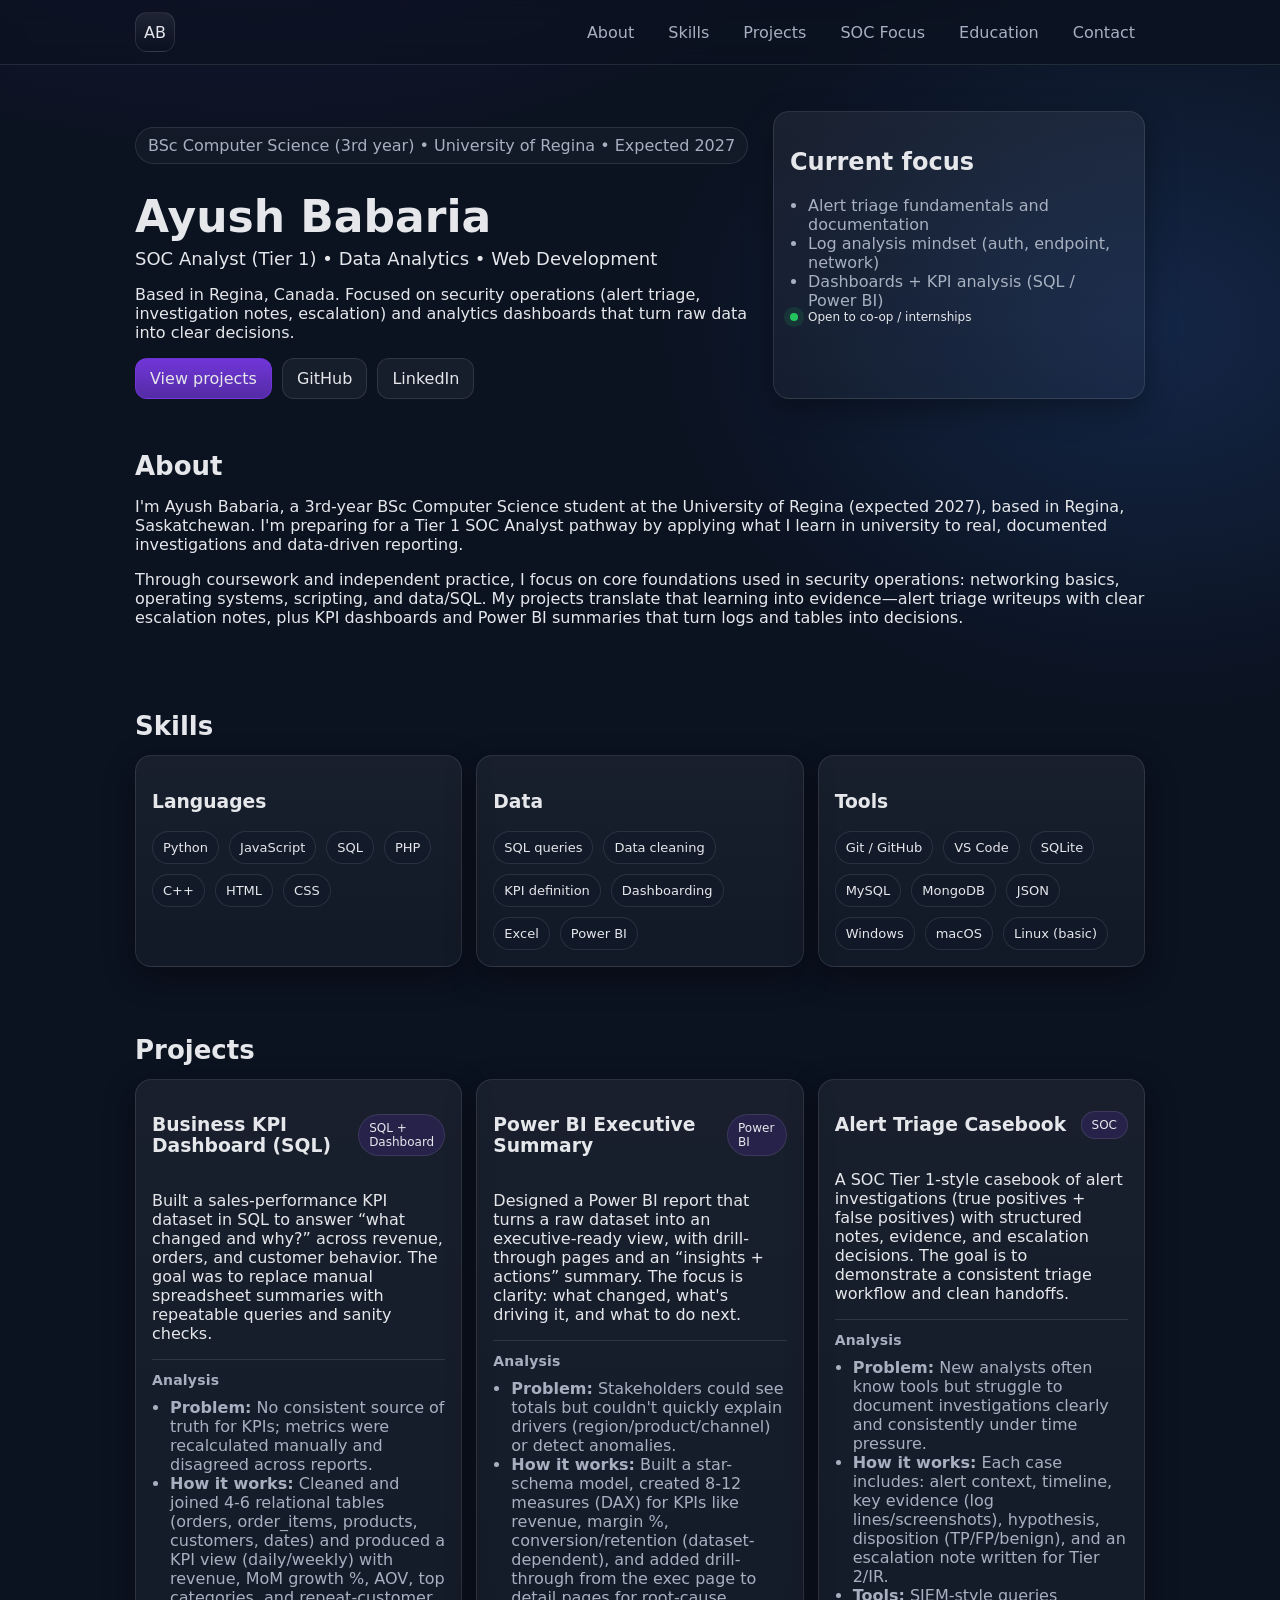
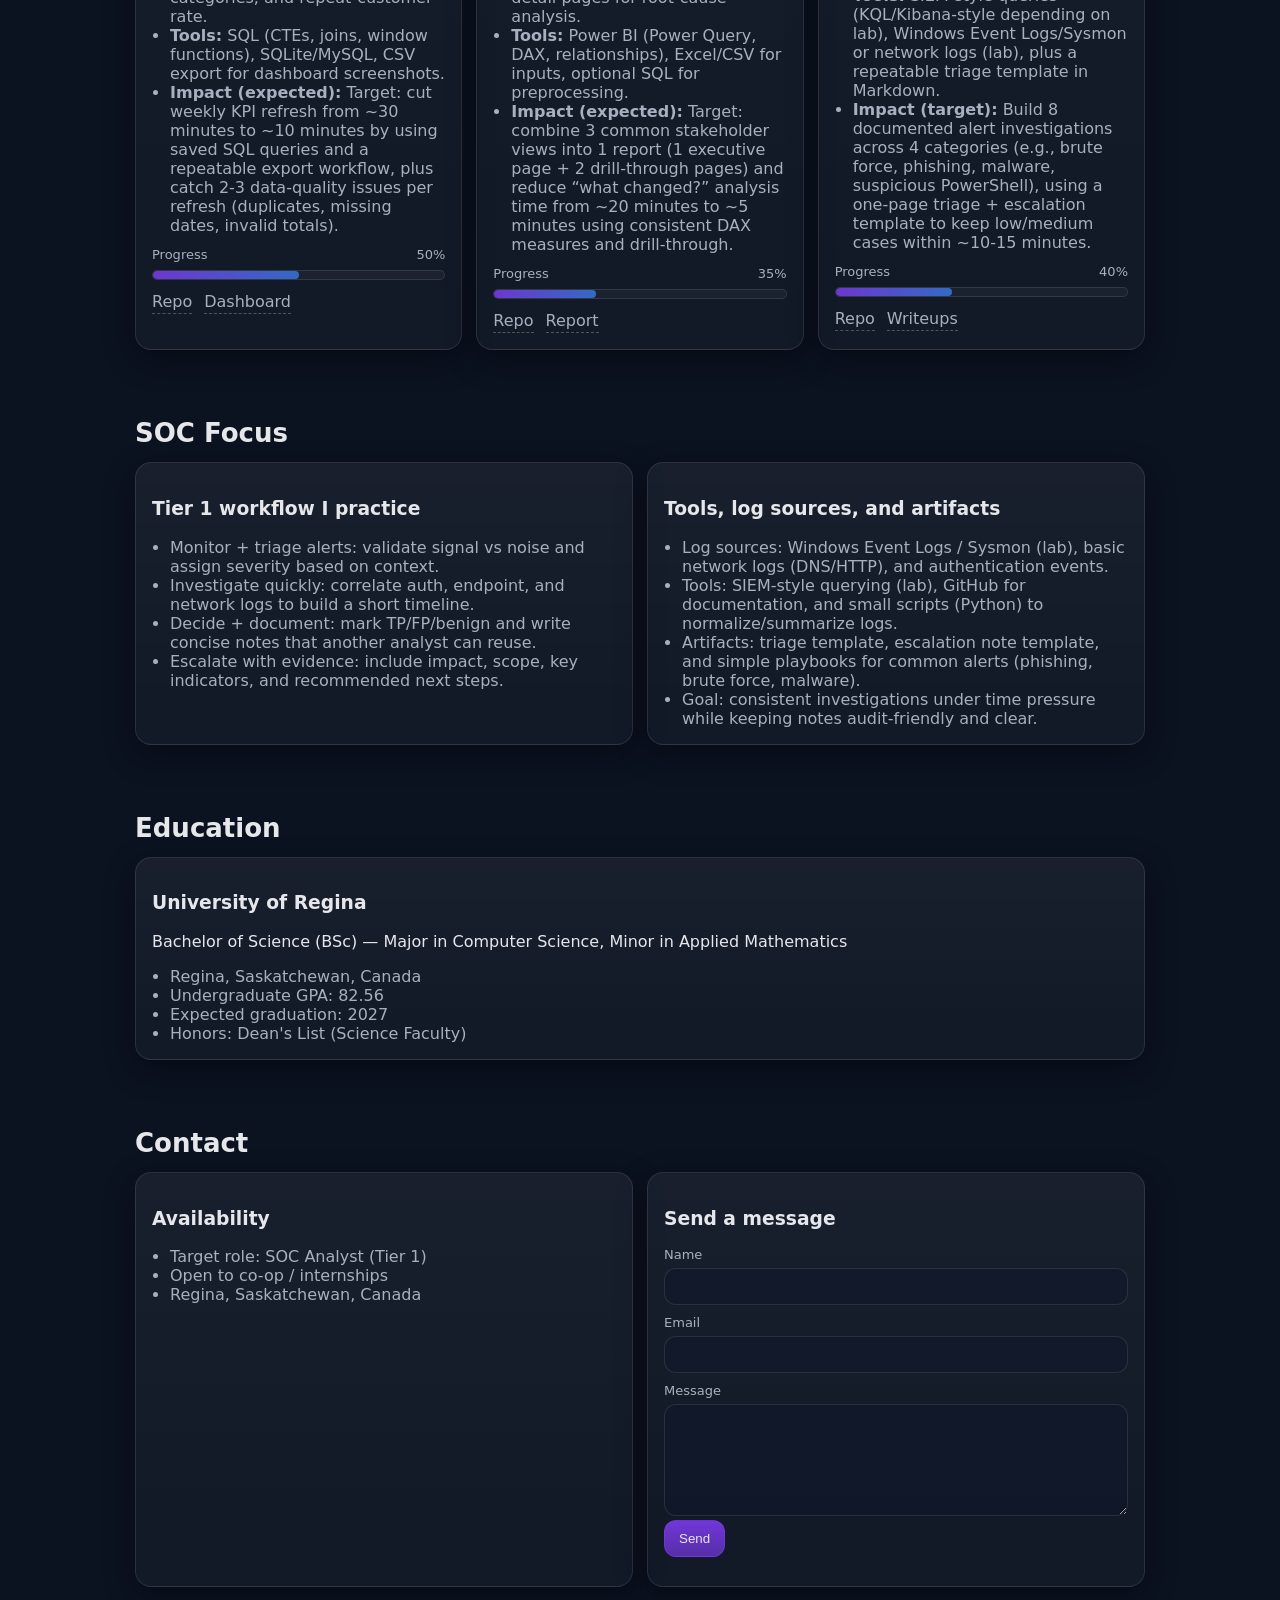
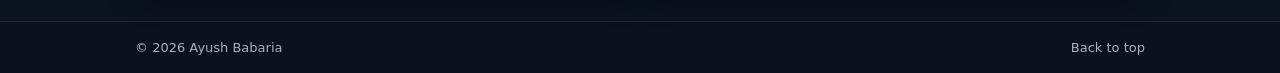
==== commit 256e2a6d: "Update portfolio content" ====
--- a/index.html
+++ b/index.html
@@ -1,329 +1,530 @@
-<!doctype html>
+<!DOCTYPE html>
 <html lang="en">
-<head>
-  <meta charset="utf-8" />
-  <meta name="viewport" content="width=device-width, initial-scale=1" />
-  <title>Ayush Babaria | SOC Analyst</title>
-  <meta name="description" content="Ayush Babaria — BSc Computer Science student at the University of Regina. SOC Analyst (Tier 1 focus), Data Analytics, and Web Development." />
-  <link rel="stylesheet" href="styles.css" />
-</head>
-
-<body>
-  <div id="top"></div>
-  <a class="skip-link" href="#main">Skip to content</a>
-
-  <header class="site-header">
-    <nav class="nav">
-      <a class="brand" href="#top" aria-label="Back to top">AB</a>
-
-      <button class="nav-toggle" id="navToggle" aria-expanded="false" aria-controls="navLinks">
-        Menu
-      </button>
-
-      <div class="nav-links" id="navLinks">
-        <a href="#about">About</a>
-        <a href="#skills">Skills</a>
-        <a href="#projects">Projects</a>
-        <a href="#soc">SOC Focus</a>
-        <a href="#education">Education</a>
-        <a href="#contact">Contact</a>
+  <head>
+    <meta charset="utf-8" />
+    <meta name="viewport" content="width=device-width, initial-scale=1" />
+    <title>Ayush Babaria | SOC Analyst</title>
+    <meta
+      name="description"
+      content="Ayush Babaria — BSc Computer Science student at the University of Regina. SOC Analyst (Tier 1 focus), Data Analytics, and Web Development."
+    />
+    <link rel="stylesheet" href="styles.css" />
+  </head>
+
+  <body>
+    <div id="top"></div>
+    <a class="skip-link" href="#main">Skip to content</a>
+
+    <header class="site-header">
+      <nav class="nav">
+        <a class="brand" href="#top" aria-label="Back to top">AB</a>
+
+        <button
+          class="nav-toggle"
+          id="navToggle"
+          aria-expanded="false"
+          aria-controls="navLinks"
+        >
+          Menu
+        </button>
+
+        <div class="nav-links" id="navLinks">
+          <a href="#about">About</a>
+          <a href="#skills">Skills</a>
+          <a href="#projects">Projects</a>
+          <a href="#soc">SOC Focus</a>
+          <a href="#education">Education</a>
+          <a href="#contact">Contact</a>
+        </div>
+      </nav>
+    </header>
+
+    <main id="main">
+      <section class="hero">
+        <div class="container hero-grid">
+          <div>
+            <p class="pill">
+              BSc Computer Science (3rd year) • University of Regina • Expected
+              2027
+            </p>
+            <h1>Ayush Babaria</h1>
+            <p class="subtitle">
+              SOC Analyst (Tier 1) • Data Analytics • Web Development
+            </p>
+
+            <p class="lead">
+              Based in Regina, Canada. Focused on security operations (alert
+              triage, investigation notes, escalation) and analytics dashboards
+              that turn raw data into clear decisions.
+            </p>
+
+            <div class="cta-row">
+              <a class="btn primary" href="#projects">View projects</a>
+              <a
+                class="btn"
+                href="https://github.com/A-y-u-01"
+                target="_blank"
+                rel="noreferrer"
+                >GitHub</a
+              >
+              <a
+                class="btn"
+                href="https://www.linkedin.com/in/ayush-babaria-3184a828a/"
+                target="_blank"
+                rel="noreferrer"
+                >LinkedIn</a
+              >
+            </div>
+          </div>
+
+          <div class="card">
+            <h2 class="card-title">Current focus</h2>
+            <ul class="checklist">
+              <li>Alert triage fundamentals and documentation</li>
+              <li>Log analysis mindset (auth, endpoint, network)</li>
+              <li>Dashboards + KPI analysis (SQL / Power BI)</li>
+            </ul>
+            <div class="tiny">
+              <span class="dot"></span> Open to co-op / internships
+            </div>
+          </div>
+        </div>
+      </section>
+
+      <section class="section" id="about">
+        <div class="container">
+          <h2>About</h2>
+          <p>
+            I'm Ayush Babaria, a 3rd-year BSc Computer Science student at the
+            University of Regina (expected 2027), based in Regina, Saskatchewan.
+            I'm preparing for a Tier 1 SOC Analyst pathway by applying what I
+            learn in university to real, documented investigations and
+            data-driven reporting.
+          </p>
+          <p>
+            Through coursework and independent practice, I focus on core
+            foundations used in security operations: networking basics,
+            operating systems, scripting, and data/SQL. My projects translate
+            that learning into evidence—alert triage writeups with clear
+            escalation notes, plus KPI dashboards and Power BI summaries that
+            turn logs and tables into decisions.
+          </p>
+        </div>
+      </section>
+
+      <section class="section" id="skills">
+        <div class="container">
+          <h2>Skills</h2>
+
+          <div class="grid-3">
+            <div class="card">
+              <h3>Languages</h3>
+              <ul class="tags">
+                <li>Python</li>
+                <li>JavaScript</li>
+                <li>SQL</li>
+                <li>PHP</li>
+                <li>C++</li>
+                <li>HTML</li>
+                <li>CSS</li>
+              </ul>
+            </div>
+
+            <div class="card">
+              <h3>Data</h3>
+              <ul class="tags">
+                <li>SQL queries</li>
+                <li>Data cleaning</li>
+                <li>KPI definition</li>
+                <li>Dashboarding</li>
+                <li>Excel</li>
+                <li>Power BI</li>
+              </ul>
+            </div>
+
+            <div class="card">
+              <h3>Tools</h3>
+              <ul class="tags">
+                <li>Git / GitHub</li>
+                <li>VS Code</li>
+                <li>SQLite</li>
+                <li>MySQL</li>
+                <li>MongoDB</li>
+                <li>JSON</li>
+                <li>Windows</li>
+                <li>macOS</li>
+                <li>Linux (basic)</li>
+              </ul>
+            </div>
+          </div>
+        </div>
+      </section>
+
+      <!-- Projects: 2 Data Analyst + 1 SOC Analyst -->
+      <section class="section" id="projects">
+        <div class="container">
+          <div class="section-head">
+            <h2>Projects</h2>
+          </div>
+
+          <div class="grid-3">
+            <!-- Project 1 -->
+            <article class="card project">
+              <div class="project-top">
+                <h3>Business KPI Dashboard (SQL)</h3>
+                <span class="badge">SQL + Dashboard</span>
+              </div>
+
+              <p>
+                Built a sales-performance KPI dataset in SQL to answer “what
+                changed and why?” across revenue, orders, and customer behavior.
+                The goal was to replace manual spreadsheet summaries with
+                repeatable queries and sanity checks.
+              </p>
+
+              <div class="analysis">
+                <h4>Analysis</h4>
+                <ul class="mini-list">
+                  <li>
+                    <strong>Problem:</strong> No consistent source of truth for
+                    KPIs; metrics were recalculated manually and disagreed
+                    across reports.
+                  </li>
+                  <li>
+                    <strong>How it works:</strong> Cleaned and joined 4-6
+                    relational tables (orders, order_items, products, customers,
+                    dates) and produced a KPI view (daily/weekly) with revenue,
+                    MoM growth %, AOV, top categories, and repeat-customer rate.
+                  </li>
+                  <li>
+                    <strong>Tools:</strong> SQL (CTEs, joins, window functions),
+                    SQLite/MySQL, CSV export for dashboard screenshots.
+                  </li>
+                  <li>
+                    <strong>Impact (expected):</strong> Target: cut weekly KPI
+                    refresh from ~30 minutes to ~10 minutes by using saved SQL
+                    queries and a repeatable export workflow, plus catch 2-3
+                    data-quality issues per refresh (duplicates, missing dates,
+                    invalid totals).
+                  </li>
+                </ul>
+
+                <div class="progress-wrap">
+                  <div class="progress-head">
+                    <span>Progress</span>
+                    <span>50%</span>
+                  </div>
+                  <div
+                    class="progress"
+                    role="progressbar"
+                    aria-label="Business KPI Dashboard progress"
+                    aria-valuemin="0"
+                    aria-valuemax="100"
+                    aria-valuenow="50"
+                  >
+                    <div class="progress-fill" style="width: 50%"></div>
+                  </div>
+                </div>
+              </div>
+
+              <div class="project-links">
+                <a href="#" class="link" aria-disabled="true">Repo</a>
+                <a href="#" class="link" aria-disabled="true">Dashboard</a>
+              </div>
+            </article>
+
+            <!-- Project 2 -->
+            <article class="card project">
+              <div class="project-top">
+                <h3>Power BI Executive Summary</h3>
+                <span class="badge">Power BI</span>
+              </div>
+
+              <p>
+                Designed a Power BI report that turns a raw dataset into an
+                executive-ready view, with drill-through pages and an “insights
+                + actions” summary. The focus is clarity: what changed, what's
+                driving it, and what to do next.
+              </p>
+
+              <div class="analysis">
+                <h4>Analysis</h4>
+                <ul class="mini-list">
+                  <li>
+                    <strong>Problem:</strong> Stakeholders could see totals but
+                    couldn't quickly explain drivers (region/product/channel) or
+                    detect anomalies.
+                  </li>
+                  <li>
+                    <strong>How it works:</strong> Built a star-schema model,
+                    created 8-12 measures (DAX) for KPIs like revenue, margin %,
+                    conversion/retention (dataset-dependent), and added
+                    drill-through from the exec page to detail pages for
+                    root-cause analysis.
+                  </li>
+                  <li>
+                    <strong>Tools:</strong> Power BI (Power Query, DAX,
+                    relationships), Excel/CSV for inputs, optional SQL for
+                    preprocessing.
+                  </li>
+                  <li>
+                    <strong>Impact (expected):</strong> Target: combine 3 common
+                    stakeholder views into 1 report (1 executive page + 2
+                    drill-through pages) and reduce “what changed?” analysis
+                    time from ~20 minutes to ~5 minutes using consistent DAX
+                    measures and drill-through.
+                  </li>
+                </ul>
+
+                <div class="progress-wrap">
+                  <div class="progress-head">
+                    <span>Progress</span>
+                    <span>35%</span>
+                  </div>
+                  <div
+                    class="progress"
+                    role="progressbar"
+                    aria-label="Power BI Executive Summary progress"
+                    aria-valuemin="0"
+                    aria-valuemax="100"
+                    aria-valuenow="35"
+                  >
+                    <div class="progress-fill" style="width: 35%"></div>
+                  </div>
+                </div>
+              </div>
+
+              <div class="project-links">
+                <a href="#" class="link" aria-disabled="true">Repo</a>
+                <a href="#" class="link" aria-disabled="true">Report</a>
+              </div>
+            </article>
+
+            <!-- Project 3 -->
+            <article class="card project">
+              <div class="project-top">
+                <h3>Alert Triage Casebook</h3>
+                <span class="badge">SOC</span>
+              </div>
+
+              <p>
+                A SOC Tier 1-style casebook of alert investigations (true
+                positives + false positives) with structured notes, evidence,
+                and escalation decisions. The goal is to demonstrate a
+                consistent triage workflow and clean handoffs.
+              </p>
+
+              <div class="analysis">
+                <h4>Analysis</h4>
+                <ul class="mini-list">
+                  <li>
+                    <strong>Problem:</strong> New analysts often know tools but
+                    struggle to document investigations clearly and consistently
+                    under time pressure.
+                  </li>
+                  <li>
+                    <strong>How it works:</strong> Each case includes: alert
+                    context, timeline, key evidence (log lines/screenshots),
+                    hypothesis, disposition (TP/FP/benign), and an escalation
+                    note written for Tier 2/IR.
+                  </li>
+                  <li>
+                    <strong>Tools:</strong> SIEM-style queries (KQL/Kibana-style
+                    depending on lab), Windows Event Logs/Sysmon or network logs
+                    (lab), plus a repeatable triage template in Markdown.
+                  </li>
+                  <li>
+                    <strong>Impact (target):</strong> Build 8 documented alert
+                    investigations across 4 categories (e.g., brute force,
+                    phishing, malware, suspicious PowerShell), using a one-page
+                    triage + escalation template to keep low/medium cases within
+                    ~10-15 minutes.
+                  </li>
+                </ul>
+
+                <div class="progress-wrap">
+                  <div class="progress-head">
+                    <span>Progress</span>
+                    <span>40%</span>
+                  </div>
+                  <div
+                    class="progress"
+                    role="progressbar"
+                    aria-label="Alert Triage Casebook progress"
+                    aria-valuemin="0"
+                    aria-valuemax="100"
+                    aria-valuenow="40"
+                  >
+                    <div class="progress-fill" style="width: 40%"></div>
+                  </div>
+                </div>
+              </div>
+
+              <div class="project-links">
+                <a href="#" class="link" aria-disabled="true">Repo</a>
+                <a href="#" class="link" aria-disabled="true">Writeups</a>
+              </div>
+            </article>
+          </div>
+        </div>
+      </section>
+
+      <section class="section" id="soc">
+        <div class="container">
+          <h2>SOC Focus</h2>
+
+          <div class="grid-2">
+            <div class="card">
+              <h3>Tier 1 workflow I practice</h3>
+              <ul class="mini-list">
+                <li>
+                  Monitor + triage alerts: validate signal vs noise and assign
+                  severity based on context.
+                </li>
+                <li>
+                  Investigate quickly: correlate auth, endpoint, and network
+                  logs to build a short timeline.
+                </li>
+                <li>
+                  Decide + document: mark TP/FP/benign and write concise notes
+                  that another analyst can reuse.
+                </li>
+                <li>
+                  Escalate with evidence: include impact, scope, key indicators,
+                  and recommended next steps.
+                </li>
+              </ul>
+            </div>
+
+            <div class="card">
+              <h3>Tools, log sources, and artifacts</h3>
+              <ul class="mini-list">
+                <li>
+                  Log sources: Windows Event Logs / Sysmon (lab), basic network
+                  logs (DNS/HTTP), and authentication events.
+                </li>
+                <li>
+                  Tools: SIEM-style querying (lab), GitHub for documentation,
+                  and small scripts (Python) to normalize/summarize logs.
+                </li>
+                <li>
+                  Artifacts: triage template, escalation note template, and
+                  simple playbooks for common alerts (phishing, brute force,
+                  malware).
+                </li>
+                <li>
+                  Goal: consistent investigations under time pressure while
+                  keeping notes audit-friendly and clear.
+                </li>
+              </ul>
+            </div>
+          </div>
+        </div>
+      </section>
+
+      <section class="section" id="education">
+        <div class="container">
+          <h2>Education</h2>
+
+          <div class="card">
+            <h3>University of Regina</h3>
+            <p>
+              Bachelor of Science (BSc) — Major in Computer Science, Minor in
+              Applied Mathematics
+            </p>
+
+            <ul class="mini-list">
+              <li>Regina, Saskatchewan, Canada</li>
+              <li>Undergraduate GPA: 82.56</li>
+              <li>Expected graduation: 2027</li>
+              <li>Honors: Dean's List (Science Faculty)</li>
+            </ul>
+          </div>
+        </div>
+      </section>
+
+      <section class="section" id="contact">
+        <div class="container">
+          <h2>Contact</h2>
+
+          <div class="grid-2">
+            <div class="card">
+              <h3>Availability</h3>
+              <ul class="mini-list">
+                <li>Target role: SOC Analyst (Tier 1)</li>
+                <li>Open to co-op / internships</li>
+                <li>Regina, Saskatchewan, Canada</li>
+              </ul>
+            </div>
+
+            <!-- AJAX Formspree form (no redirect) -->
+            <form
+              class="card"
+              id="contactForm"
+              action="https://formspree.io/f/mykgkend"
+              method="POST"
+            >
+              <h3>Send a message</h3>
+
+              <div id="formFields">
+                <label for="contact-name">Name</label>
+                <input
+                  id="contact-name"
+                  name="name"
+                  type="text"
+                  autocomplete="name"
+                  required
+                />
+
+                <label for="contact-email">Email</label>
+                <input
+                  id="contact-email"
+                  name="email"
+                  type="email"
+                  autocomplete="email"
+                  required
+                />
+
+                <label for="contact-message">Message</label>
+                <textarea
+                  id="contact-message"
+                  name="message"
+                  rows="6"
+                  required
+                ></textarea>
+
+                <input
+                  type="hidden"
+                  name="_subject"
+                  value="Portfolio message — Ayush Babaria"
+                />
+
+                <button class="btn primary" id="sendBtn" type="submit">
+                  Send
+                </button>
+                <p class="small-note" id="formStatus" aria-live="polite"></p>
+              </div>
+
+              <div id="formSuccess" class="success" hidden>
+                <div class="success-mark" aria-hidden="true">✓</div>
+                <h3 class="success-title">Message sent</h3>
+                <button class="btn" id="sendAnotherBtn" type="button">
+                  Send another message
+                </button>
+              </div>
+            </form>
+          </div>
+        </div>
+      </section>
+    </main>
+
+    <footer class="footer">
+      <div class="container footer-row">
+        <span class="small-note">© <span id="year"></span> Ayush Babaria</span>
+        <a class="small-note" href="#top">Back to top</a>
       </div>
-    </nav>
-  </header>
-
-  <main id="main">
-    <section class="hero">
-      <div class="container hero-grid">
-        <div>
-          <p class="pill">BSc Computer Science (3rd year) • University of Regina • Expected 2027</p>
-          <h1>Ayush Babaria</h1>
-          <p class="subtitle">SOC Analyst (Tier 1) • Data Analytics • Web Development</p>
-
-          <p class="lead">
-            Based in Regina, Canada. Focused on security operations (alert triage, investigation notes, escalation)
-            and analytics dashboards that turn raw data into clear decisions.
-          </p>
-
-          <div class="cta-row">
-            <a class="btn primary" href="#projects">View projects</a>
-            <a class="btn" href="https://github.com/A-y-u-01" target="_blank" rel="noreferrer">GitHub</a>
-            <a class="btn" href="https://www.linkedin.com/in/ayush-babaria-3184a828a/" target="_blank" rel="noreferrer">LinkedIn</a>
-          </div>
-        </div>
-
-        <div class="card">
-          <h2 class="card-title">Current focus</h2>
-          <ul class="checklist">
-            <li>Alert triage fundamentals and documentation</li>
-            <li>Log analysis mindset (auth, endpoint, network)</li>
-            <li>Dashboards + KPI analysis (SQL / Power BI)</li>
-          </ul>
-          <div class="tiny">
-            <span class="dot"></span> Open to co-op / internships
-          </div>
-        </div>
-      </div>
-    </section>
-
-    <section class="section" id="about">
-      <div class="container">
-        <h2>About</h2>
-        <p>
-          I’m Ayush Babaria, a 3rd-year Computer Science student at the University of Regina (expected 2027).
-          I’m targeting a Tier 1 SOC Analyst pathway and building projects that show structured investigation,
-          clear documentation, and decision-making under time constraints.
-        </p>
-        <p>
-          Alongside security operations, I’m also building data analyst style work: KPI dashboards, Power BI reports,
-          and short insights writeups that connect metrics to actions.
-        </p>
-      </div>
-    </section>
-
-    <section class="section" id="skills">
-      <div class="container">
-        <h2>Skills</h2>
-
-        <div class="grid-3">
-          <div class="card">
-            <h3>Languages</h3>
-            <ul class="tags">
-              <li>Python</li><li>JavaScript</li><li>SQL</li><li>PHP</li><li>C</li><li>HTML</li><li>CSS</li>
-            </ul>
-          </div>
-
-          <div class="card">
-            <h3>Data</h3>
-            <ul class="tags">
-              <li>SQL queries</li><li>Data cleaning</li><li>KPI definition</li><li>Dashboarding</li><li>Excel</li><li>Power BI</li>
-            </ul>
-          </div>
-
-          <div class="card">
-            <h3>Tools</h3>
-            <ul class="tags">
-              <li>Git / GitHub</li><li>VS Code</li><li>SQLite</li><li>MySQL</li><li>MongoDB</li><li>JSON</li>
-              <li>Windows</li><li>macOS</li><li>Linux (basic)</li>
-            </ul>
-          </div>
-        </div>
-      </div>
-    </section>
-
-    <!-- Projects: 2 Data Analyst + 1 SOC Analyst -->
-    <section class="section" id="projects">
-      <div class="container">
-        <div class="section-head">
-          <h2>Projects</h2>
-          <p class="subtle">Beginner-friendly, high-impact projects with analysis and progress tracking.</p>
-        </div>
-
-        <div class="grid-3">
-          <!-- Project 1 -->
-          <article class="card project">
-            <div class="project-top">
-              <h3>Business KPI Dashboard (SQL)</h3>
-              <span class="badge">Dashboard</span>
-            </div>
-
-            <p>
-              Create a KPI dashboard from a relational dataset using SQL (revenue, growth, top products/categories, trends).
-            </p>
-
-            <div class="analysis">
-              <h4>Analysis</h4>
-              <ul class="mini-list">
-                <li>Validate metrics with sanity checks (totals, duplicates, date ranges).</li>
-                <li>Break down performance by segment (region/category/channel) and explain drivers of change.</li>
-                <li>Deliverable: SQL scripts + dashboard screenshots + insights write-up.</li>
-              </ul>
-
-              <div class="progress-wrap">
-                <div class="progress-head">
-                  <span>Progress</span>
-                  <span>50%</span>
-                </div>
-                <div class="progress" role="progressbar" aria-label="Business KPI Dashboard progress"
-                     aria-valuemin="0" aria-valuemax="100" aria-valuenow="50">
-                  <div class="progress-fill" style="width:50%"></div>
-                </div>
-              </div>
-            </div>
-
-            <div class="project-links">
-              <a href="#" class="link" aria-disabled="true">Repo</a>
-              <a href="#" class="link" aria-disabled="true">Dashboard</a>
-            </div>
-          </article>
-
-          <!-- Project 2 -->
-          <article class="card project">
-            <div class="project-top">
-              <h3>Power BI Executive Summary</h3>
-              <span class="badge">Power BI</span>
-            </div>
-
-            <p>
-              Build a Power BI report with a clean executive view, drill-through pages, and an “insights + actions” summary.
-            </p>
-
-            <div class="analysis">
-              <h4>Analysis</h4>
-              <ul class="mini-list">
-                <li>Model data properly (relationships, measures) and keep metric logic consistent.</li>
-                <li>Highlight 3–5 actionable insights (what changed, why it matters, what to do next).</li>
-                <li>Deliverable: .pbix + screenshots + data dictionary.</li>
-              </ul>
-
-              <div class="progress-wrap">
-                <div class="progress-head">
-                  <span>Progress</span>
-                  <span>35%</span>
-                </div>
-                <div class="progress" role="progressbar" aria-label="Power BI Executive Summary progress"
-                     aria-valuemin="0" aria-valuemax="100" aria-valuenow="35">
-                  <div class="progress-fill" style="width:35%"></div>
-                </div>
-              </div>
-            </div>
-
-            <div class="project-links">
-              <a href="#" class="link" aria-disabled="true">Repo</a>
-              <a href="#" class="link" aria-disabled="true">Report</a>
-            </div>
-          </article>
-
-          <!-- Project 3 -->
-          <article class="card project">
-            <div class="project-top">
-              <h3>Alert Triage Casebook</h3>
-              <span class="badge">SOC</span>
-            </div>
-
-            <p>
-              Create realistic alert investigations (true/false positives) with structured notes and escalation decisions.
-            </p>
-
-            <div class="analysis">
-              <h4>Analysis</h4>
-              <ul class="mini-list">
-                <li>For each case: timeline, evidence, hypothesis, decision (TP/FP), escalation note.</li>
-                <li>Summarize patterns: top alert categories, false positive reasons, recurring indicators.</li>
-                <li>Deliverable: writeups + triage template + summary metrics.</li>
-              </ul>
-
-              <div class="progress-wrap">
-                <div class="progress-head">
-                  <span>Progress</span>
-                  <span>40%</span>
-                </div>
-                <div class="progress" role="progressbar" aria-label="Alert Triage Casebook progress"
-                     aria-valuemin="0" aria-valuemax="100" aria-valuenow="40">
-                  <div class="progress-fill" style="width:40%"></div>
-                </div>
-              </div>
-            </div>
-
-            <div class="project-links">
-              <a href="#" class="link" aria-disabled="true">Repo</a>
-              <a href="#" class="link" aria-disabled="true">Writeups</a>
-            </div>
-          </article>
-        </div>
-      </div>
-    </section>
-
-    <section class="section" id="soc">
-      <div class="container">
-        <h2>SOC Focus</h2>
-        <div class="grid-2">
-          <div class="card">
-            <h3>Tier 1 strengths to demonstrate</h3>
-            <ul class="mini-list">
-              <li>Consistent triage workflow and clear notes</li>
-              <li>Comfort reading logs and identifying context</li>
-              <li>Escalation decisions with evidence</li>
-            </ul>
-          </div>
-
-          <div class="card">
-            <h3>What I’m building toward</h3>
-            <ul class="mini-list">
-              <li>SIEM-style investigation mindset</li>
-              <li>Basic playbooks/runbooks for common alerts</li>
-              <li>Small scripts to normalize and summarize logs</li>
-            </ul>
-          </div>
-        </div>
-      </div>
-    </section>
-
-    <section class="section" id="education">
-      <div class="container">
-        <h2>Education</h2>
-        <div class="card">
-          <h3>University of Regina</h3>
-          <p>Bachelor of Science — Computer Science (3rd year)</p>
-          <ul class="mini-list">
-            <li>Regina, Saskatchewan, Canada</li>
-            <liExpected graduation: 2027</li>
-          </ul>
-        </div>
-      </div>
-    </section>
-
-    <section class="section" id="contact">
-      <div class="container">
-        <h2>Contact</h2>
-
-        <div class="grid-2">
-          <div class="card">
-            <h3>Availability</h3>
-            <ul class="mini-list">
-              <li>Target role: SOC Analyst (Tier 1)</li>
-              <li>Open to co-op / internships</li>
-              <li>Regina, Saskatchewan, Canada</li>
-            </ul>
-          </div>
-
-          <!-- AJAX Formspree form (no redirect) -->
-          <form class="card" id="contactForm" action="https://formspree.io/f/mykgkend" method="POST">
-            <h3>Send a message</h3>
-
-            <div id="formFields">
-              <label for="contact-name">Name</label>
-              <input id="contact-name" name="name" type="text" autocomplete="name" required />
-
-              <label for="contact-email">Email</label>
-              <input id="contact-email" name="email" type="email" autocomplete="email" required />
-
-              <label for="contact-message">Message</label>
-              <textarea id="contact-message" name="message" rows="6" required></textarea>
-
-              <input type="hidden" name="_subject" value="Portfolio message — Ayush Babaria" />
-
-              <button class="btn primary" id="sendBtn" type="submit">Send</button>
-              <p class="small-note" id="formStatus" aria-live="polite"></p>
-            </div>
-
-            <div id="formSuccess" class="success" hidden>
-              <div class="success-mark" aria-hidden="true">✓</div>
-              <h3 class="success-title">Message sent</h3>
-              <button class="btn" id="sendAnotherBtn" type="button">Send another message</button>
-            </div>
-          </form>
-        </div>
-      </div>
-    </section>
-  </main>
-
-  <footer class="footer">
-    <div class="container footer-row">
-      <span class="small-note">© <span id="year"></span> Ayush Babaria</span>
-      <a class="small-note" href="#top">Back to top</a>
-    </div>
-  </footer>
-
-  <script src="script.js"></script>
-</body>
+    </footer>
+
+    <script src="script.js"></script>
+  </body>
 </html>
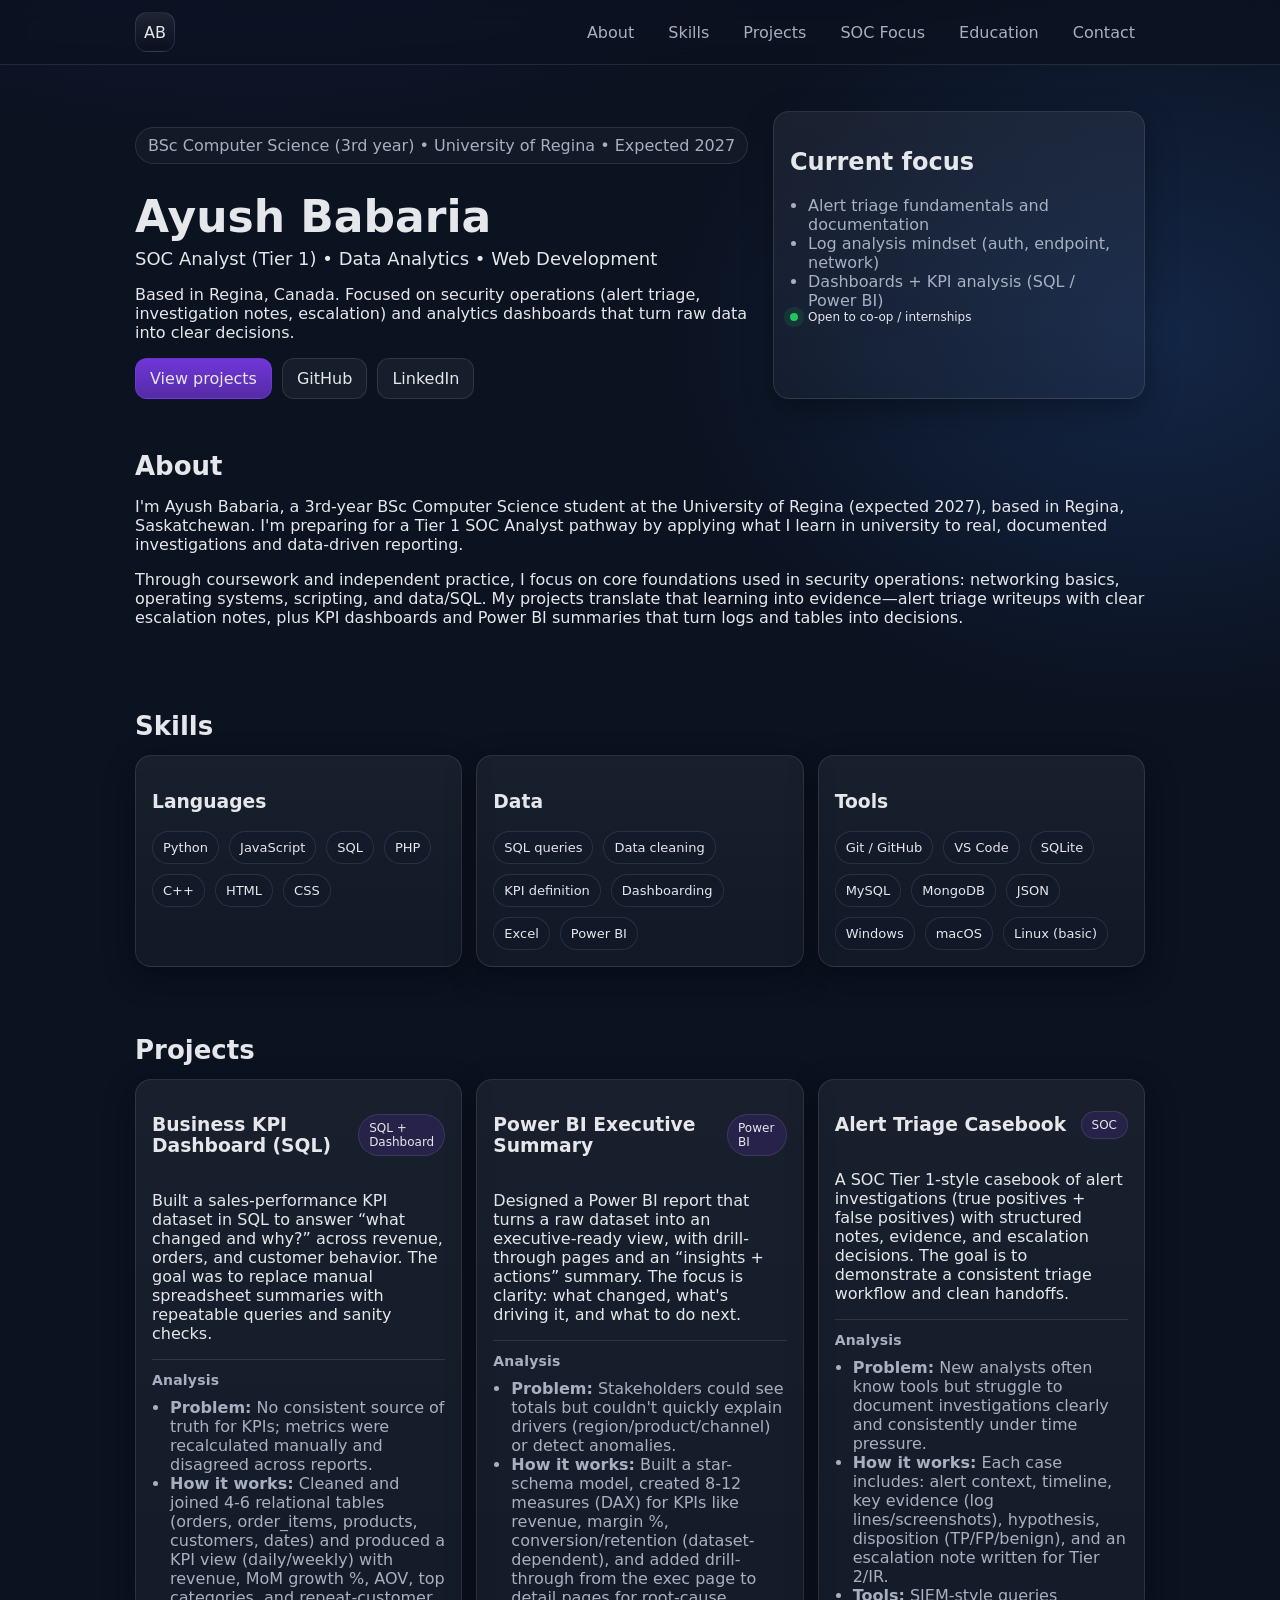
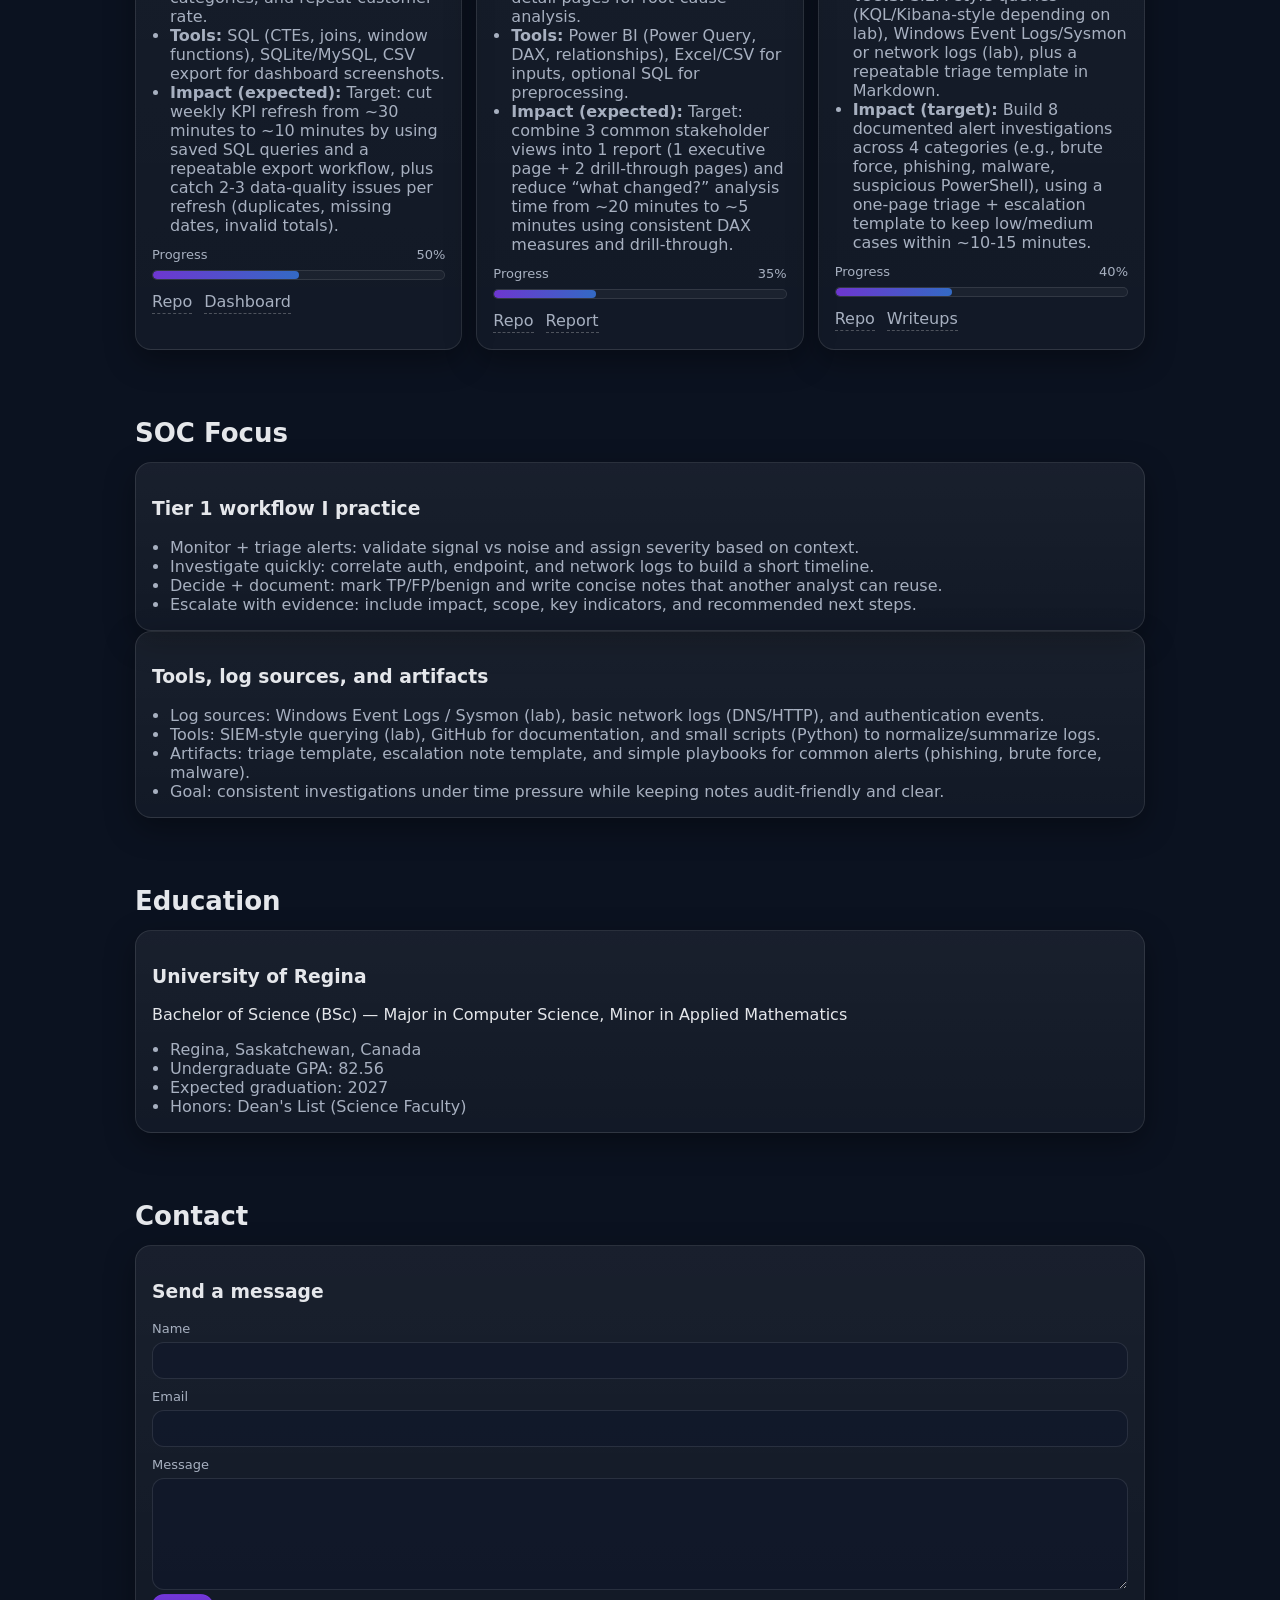
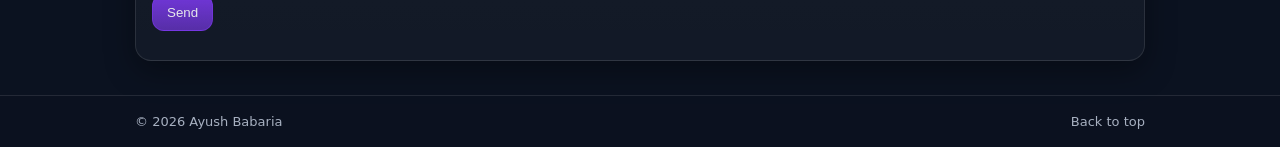
==== commit e5eb0b65: "Update portfolio" ====
--- a/index.html
+++ b/index.html
@@ -12,9 +12,6 @@
   </head>
 
   <body>
-    <div id="top"></div>
-    <a class="skip-link" href="#main">Skip to content</a>
-
     <header class="site-header">
       <nav class="nav">
         <a class="brand" href="#top" aria-label="Back to top">AB</a>
@@ -448,15 +445,6 @@
           <h2>Contact</h2>
 
           <div class="grid-2">
-            <div class="card">
-              <h3>Availability</h3>
-              <ul class="mini-list">
-                <li>Target role: SOC Analyst (Tier 1)</li>
-                <li>Open to co-op / internships</li>
-                <li>Regina, Saskatchewan, Canada</li>
-              </ul>
-            </div>
-
             <!-- AJAX Formspree form (no redirect) -->
             <form
               class="card"
--- a/styles.css
+++ b/styles.css
@@ -176,10 +176,8 @@
   grid-template-columns: repeat(3, 1fr);
   gap: 14px;
 }
-.grid-2 {
-  display: grid;
-  grid-template-columns: repeat(2, 1fr);
-  gap: 14px;
+#contact .grid-2 {
+  grid-template-columns: 1fr;
 }
 
 .tags {
